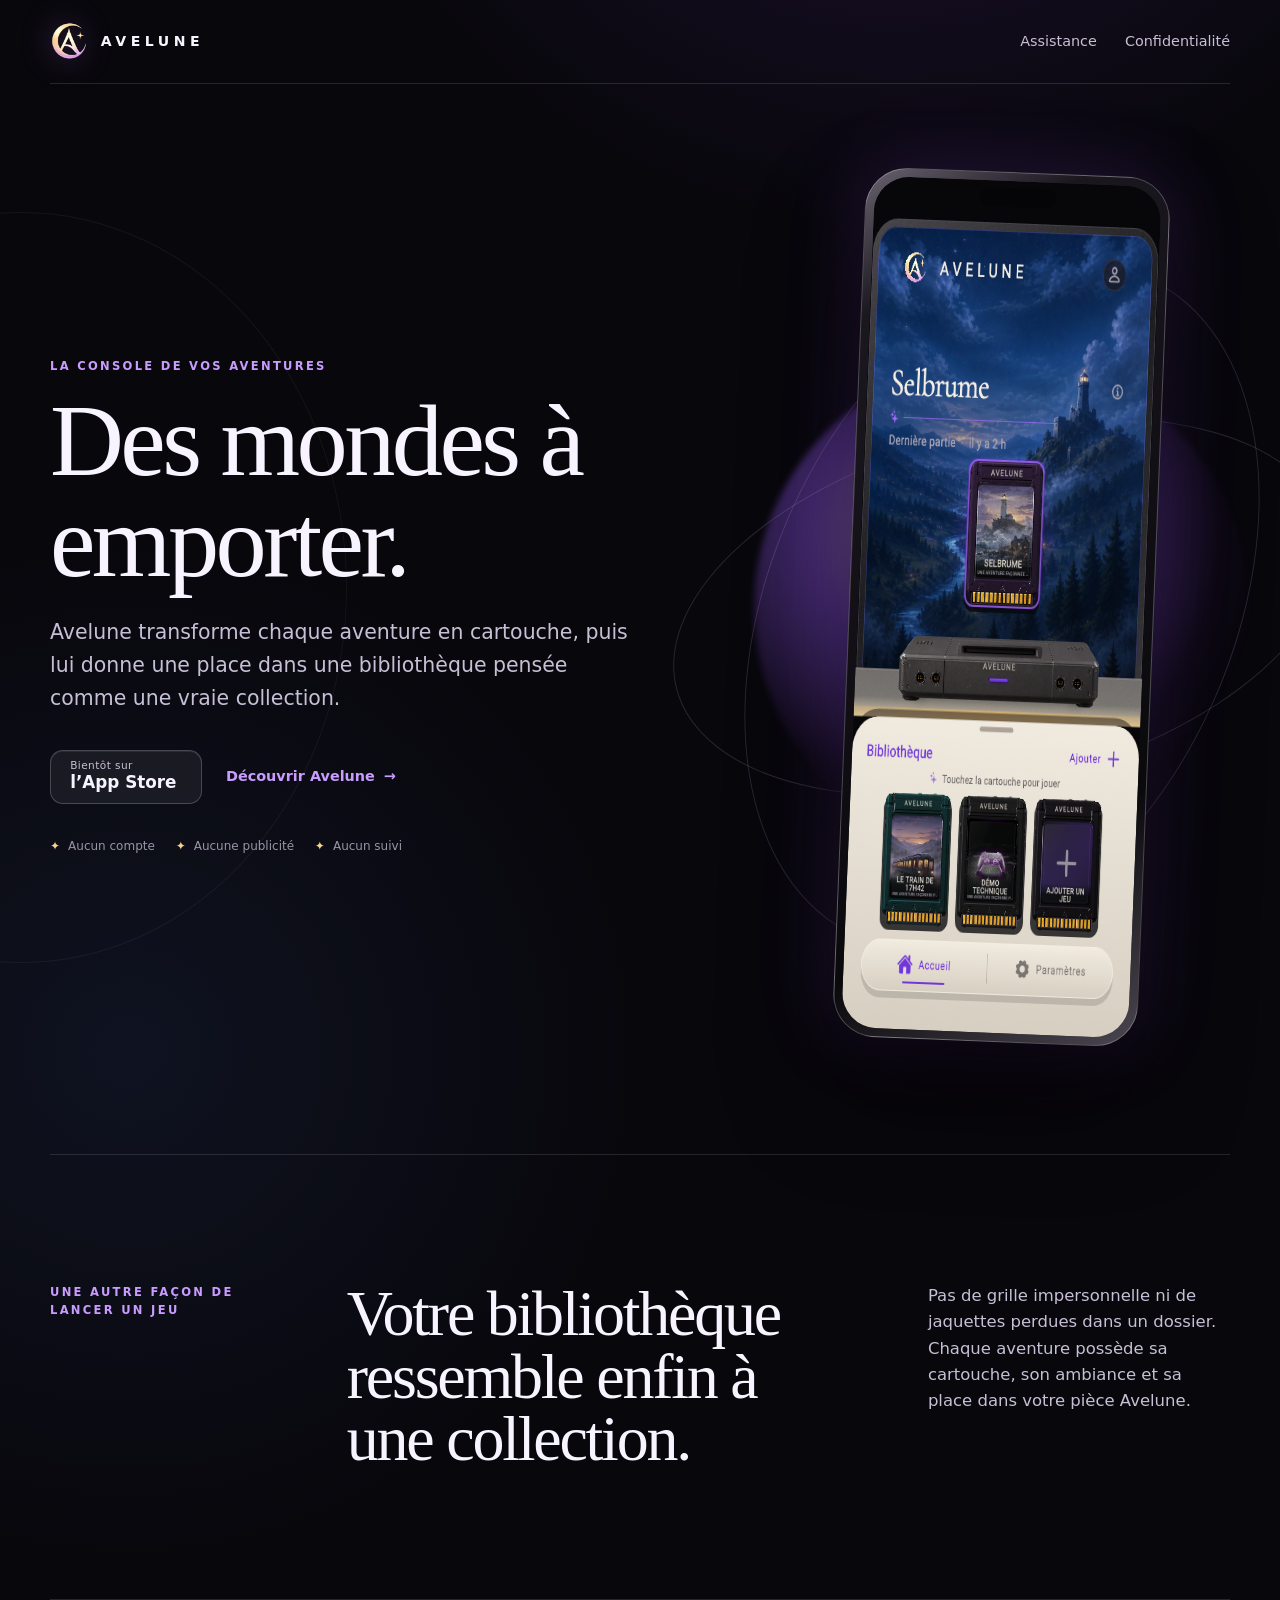
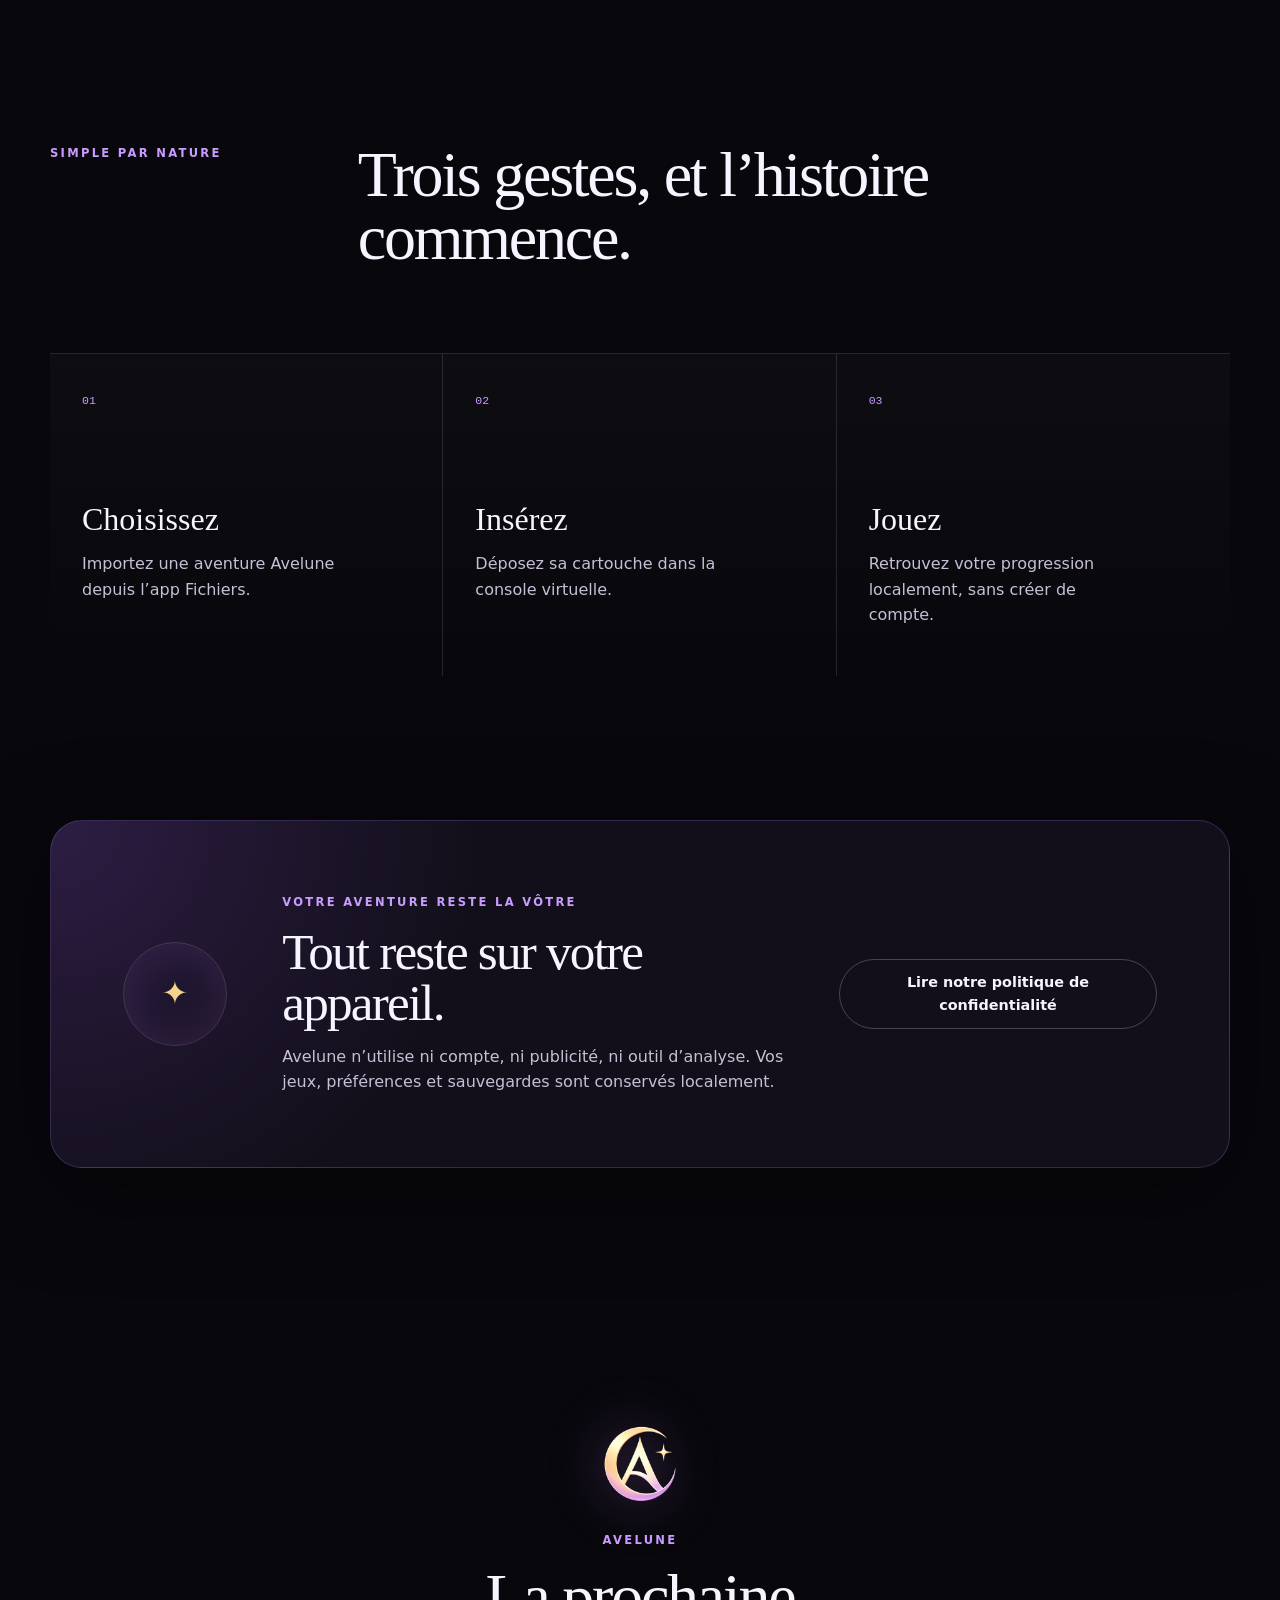
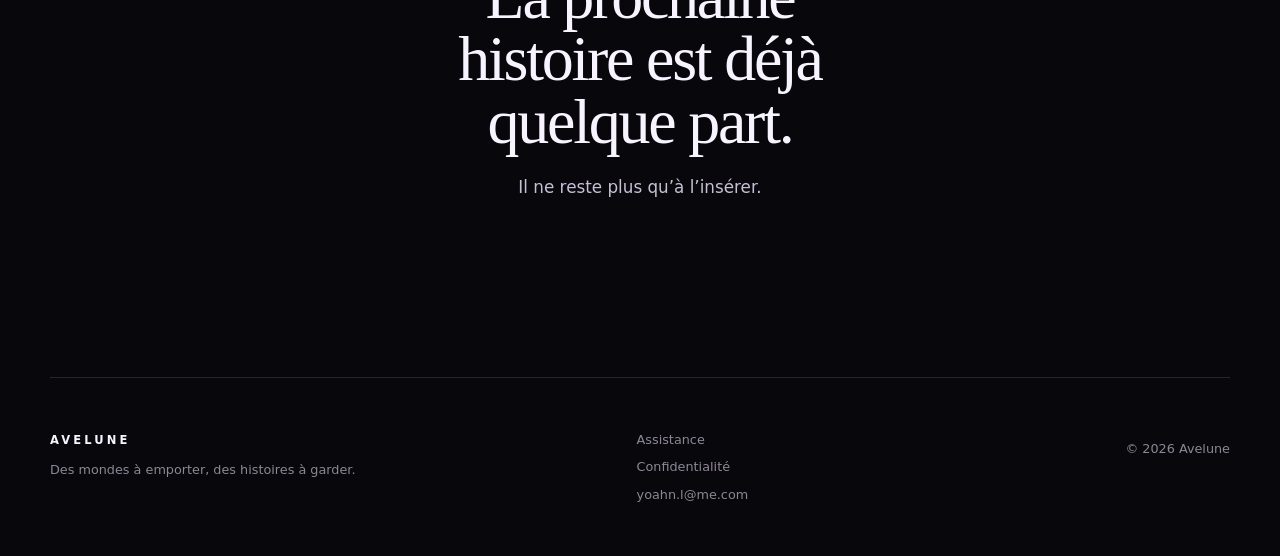
==== index.html @ bbbb73a2 "Publish Avelune website" ====
<!doctype html>
<html lang="fr">
  <head>
    <meta charset="utf-8">
    <meta name="viewport" content="width=device-width, initial-scale=1">
    <meta name="theme-color" content="#08070c">
    <meta name="description" content="Avelune est la console qui accueille vos aventures et leur donne une place dans votre collection.">
    <meta property="og:type" content="website">
    <meta property="og:locale" content="fr_FR">
    <meta property="og:site_name" content="Avelune">
    <meta property="og:title" content="Avelune — Une console pour des mondes à emporter">
    <meta property="og:description" content="Avelune est la console qui accueille vos aventures et leur donne une place dans votre collection.">
    <meta property="og:url" content="https://yoahnl.github.io/avelune/">
    <meta property="og:image" content="https://yoahnl.github.io/avelune/assets/og.png">
    <meta property="og:image:width" content="1731">
    <meta property="og:image:height" content="909">
    <meta property="og:image:alt" content="Avelune, une console pour des mondes à emporter">
    <meta name="twitter:card" content="summary_large_image">
    <meta name="twitter:title" content="Avelune — Une console pour des mondes à emporter">
    <meta name="twitter:description" content="Avelune est la console qui accueille vos aventures et leur donne une place dans votre collection.">
    <meta name="twitter:image" content="https://yoahnl.github.io/avelune/assets/og.png">
    <link rel="canonical" href="https://yoahnl.github.io/avelune/">
    <link rel="icon" href="assets/avelune-mark.webp">
    <link rel="apple-touch-icon" href="assets/avelune-mark.webp">
    <link rel="stylesheet" href="assets/site.css">
    <title>Avelune — Une console pour des mondes à emporter</title>
  </head>
  <body>
    <div class="site-shell">
      <a class="skip-link" href="#contenu">Aller au contenu</a>
      <header class="site-header">
        <a class="brand" href="./" aria-label="Avelune — Accueil">
          <img src="assets/avelune-mark.webp" alt="" width="38" height="38">
          <span>AVELUNE</span>
        </a>
        <nav class="site-nav" aria-label="Navigation principale">
          <a href="support/">Assistance</a>
          <a href="privacy/">Confidentialité</a>
        </nav>
      </header>

      <main id="contenu">
        <section class="hero section-wrap">
          <div class="hero-copy">
            <p class="eyebrow">La console de vos aventures</p>
            <h1>Des mondes à emporter.</h1>
            <p class="hero-lead">Avelune transforme chaque aventure en cartouche, puis lui donne une place dans une bibliothèque pensée comme une vraie collection.</p>
            <div class="hero-actions">
              <span class="store-pill" aria-label="Bientôt sur l’App Store">
                <span>Bientôt sur</span>
                <strong>l’App Store</strong>
              </span>
              <a class="text-link" href="support/">Découvrir Avelune <span aria-hidden="true">→</span></a>
            </div>
            <ul class="trust-list" aria-label="Caractéristiques principales">
              <li>Aucun compte</li>
              <li>Aucune publicité</li>
              <li>Aucun suivi</li>
            </ul>
          </div>

          <div class="hero-visual" aria-label="Aperçu de l’application Avelune">
            <div class="moon-glow"></div>
            <div class="phone-frame">
              <img src="assets/avelune-app.png" alt="La bibliothèque de jeux et la console virtuelle dans Avelune" width="393" height="852">
            </div>
            <div class="orbit orbit-one"></div>
            <div class="orbit orbit-two"></div>
          </div>
        </section>

        <section class="manifesto section-wrap">
          <p class="eyebrow">Une autre façon de lancer un jeu</p>
          <h2>Votre bibliothèque ressemble enfin à une collection.</h2>
          <p>Pas de grille impersonnelle ni de jaquettes perdues dans un dossier. Chaque aventure possède sa cartouche, son ambiance et sa place dans votre pièce Avelune.</p>
        </section>

        <section class="steps section-wrap" aria-labelledby="steps-title">
          <div class="section-heading">
            <p class="eyebrow">Simple par nature</p>
            <h2 id="steps-title">Trois gestes, et l’histoire commence.</h2>
          </div>
          <ol class="step-grid">
            <li>
              <span>01</span>
              <h3>Choisissez</h3>
              <p>Importez une aventure Avelune depuis l’app Fichiers.</p>
            </li>
            <li>
              <span>02</span>
              <h3>Insérez</h3>
              <p>Déposez sa cartouche dans la console virtuelle.</p>
            </li>
            <li>
              <span>03</span>
              <h3>Jouez</h3>
              <p>Retrouvez votre progression localement, sans créer de compte.</p>
            </li>
          </ol>
        </section>

        <section class="privacy-promise section-wrap">
          <div class="promise-mark" aria-hidden="true"><span>✦</span></div>
          <div>
            <p class="eyebrow">Votre aventure reste la vôtre</p>
            <h2>Tout reste sur votre appareil.</h2>
            <p>Avelune n’utilise ni compte, ni publicité, ni outil d’analyse. Vos jeux, préférences et sauvegardes sont conservés localement.</p>
          </div>
          <a class="outline-link" href="privacy/">Lire notre politique de confidentialité</a>
        </section>

        <section class="closing section-wrap">
          <img src="assets/avelune-mark.webp" alt="" width="80" height="80">
          <p class="eyebrow">Avelune</p>
          <h2>La prochaine histoire est déjà quelque part.</h2>
          <p>Il ne reste plus qu’à l’insérer.</p>
        </section>
      </main>

      <footer class="site-footer">
        <div>
          <span class="footer-brand">AVELUNE</span>
          <p>Des mondes à emporter, des histoires à garder.</p>
        </div>
        <nav aria-label="Navigation de pied de page">
          <a href="support/">Assistance</a>
          <a href="privacy/">Confidentialité</a>
          <a href="mailto:yoahn.l@me.com">yoahn.l@me.com</a>
        </nav>
        <p class="copyright">© 2026 Avelune</p>
      </footer>
    </div>
  </body>
</html>
---- assets/site.css ----
:root {
  --ink: #f8f4ff;
  --ink-soft: #c7bfd5;
  --night: #08070c;
  --night-soft: #11101a;
  --panel: rgba(22, 19, 31, 0.78);
  --panel-strong: #17131f;
  --line: rgba(255, 255, 255, 0.12);
  --violet: #9b5cff;
  --violet-bright: #c99cff;
  --gold: #f8d38a;
  --cream: #f5eddf;
  --cream-ink: #2a2430;
  --shadow: 0 24px 90px rgba(0, 0, 0, 0.5);
}

* {
  box-sizing: border-box;
}

html {
  scroll-behavior: smooth;
}

body {
  margin: 0;
  background:
    radial-gradient(circle at 70% -10%, rgba(93, 50, 151, 0.3), transparent 38rem),
    radial-gradient(circle at 10% 28%, rgba(42, 65, 115, 0.2), transparent 32rem),
    var(--night);
  color: var(--ink);
  font-family: system-ui, -apple-system, BlinkMacSystemFont, "Segoe UI", sans-serif;
  line-height: 1.6;
}

a {
  color: inherit;
  text-decoration: none;
}

button,
a {
  -webkit-tap-highlight-color: transparent;
}

img {
  display: block;
  max-width: 100%;
}

.site-shell {
  min-height: 100vh;
  overflow: hidden;
}

.skip-link {
  position: fixed;
  top: 0.75rem;
  left: 0.75rem;
  z-index: 100;
  padding: 0.65rem 1rem;
  border-radius: 999px;
  background: var(--cream);
  color: var(--cream-ink);
  transform: translateY(-160%);
}

.skip-link:focus {
  transform: translateY(0);
}

.site-header {
  position: relative;
  z-index: 20;
  display: flex;
  align-items: center;
  justify-content: space-between;
  width: min(1180px, calc(100% - 3rem));
  margin: 0 auto;
  padding: 1.4rem 0;
  border-bottom: 1px solid var(--line);
}

.brand {
  display: inline-flex;
  align-items: center;
  gap: 0.8rem;
  font-size: 0.88rem;
  font-weight: 650;
  letter-spacing: 0.32em;
}

.brand img {
  filter: drop-shadow(0 0 16px rgba(199, 128, 255, 0.38));
}

.site-nav {
  display: flex;
  align-items: center;
  gap: 1.75rem;
  color: var(--ink-soft);
  font-size: 0.9rem;
}

.site-nav a,
.site-footer a {
  transition: color 160ms ease;
}

.site-nav a:hover,
.site-nav a:focus-visible,
.site-footer a:hover,
.site-footer a:focus-visible {
  color: var(--ink);
}

.section-wrap {
  width: min(1180px, calc(100% - 3rem));
  margin-inline: auto;
}

.eyebrow {
  margin: 0 0 1rem;
  color: var(--violet-bright);
  font-size: 0.72rem;
  font-weight: 700;
  letter-spacing: 0.2em;
  text-transform: uppercase;
}

h1,
h2,
h3,
p {
  margin-top: 0;
}

h1,
h2 {
  font-family: Georgia, "Times New Roman", serif;
  font-weight: 400;
  letter-spacing: -0.035em;
  line-height: 0.98;
}

h1 {
  max-width: 11ch;
  margin-bottom: 1.5rem;
  font-size: clamp(4rem, 8vw, 7.5rem);
}

h2 {
  margin-bottom: 1.25rem;
  font-size: clamp(2.4rem, 5vw, 4.6rem);
}

h3 {
  line-height: 1.2;
}

.hero {
  position: relative;
  display: grid;
  grid-template-columns: minmax(0, 1fr) minmax(340px, 0.72fr);
  align-items: center;
  min-height: 820px;
  gap: clamp(2rem, 7vw, 8rem);
  padding-block: 5.5rem 7rem;
}

.hero::before {
  position: absolute;
  top: 12%;
  left: -30%;
  width: 55%;
  height: 70%;
  border: 1px solid rgba(255, 255, 255, 0.05);
  border-radius: 50%;
  content: "";
}

.hero-copy {
  position: relative;
  z-index: 3;
}

.hero-lead {
  max-width: 37rem;
  margin-bottom: 2.2rem;
  color: var(--ink-soft);
  font-size: clamp(1.05rem, 1.8vw, 1.28rem);
}

.hero-actions {
  display: flex;
  align-items: center;
  gap: 1.5rem;
  margin-bottom: 2.1rem;
}

.store-pill {
  display: grid;
  min-width: 152px;
  padding: 0.62rem 1.2rem 0.68rem;
  border: 1px solid rgba(255, 255, 255, 0.2);
  border-radius: 0.8rem;
  background: rgba(255, 255, 255, 0.06);
  line-height: 1.05;
  box-shadow: inset 0 1px rgba(255, 255, 255, 0.08);
}

.store-pill span {
  color: var(--ink-soft);
  font-size: 0.66rem;
  letter-spacing: 0.04em;
}

.store-pill strong {
  margin-top: 0.18rem;
  font-size: 1.05rem;
  font-weight: 600;
}

.text-link,
.outline-link {
  display: inline-flex;
  align-items: center;
  justify-content: center;
  gap: 0.55rem;
  font-size: 0.9rem;
  font-weight: 650;
}

.text-link {
  color: var(--violet-bright);
}

.text-link span {
  transition: transform 160ms ease;
}

.text-link:hover span {
  transform: translateX(0.28rem);
}

.trust-list {
  display: flex;
  flex-wrap: wrap;
  gap: 0.55rem 1.3rem;
  margin: 0;
  padding: 0;
  color: #9a94a7;
  font-size: 0.75rem;
  list-style: none;
}

.trust-list li::before {
  margin-right: 0.5rem;
  color: var(--gold);
  content: "✦";
}

.hero-visual {
  position: relative;
  display: grid;
  place-items: center;
  min-height: 680px;
}

.moon-glow {
  position: absolute;
  width: 31rem;
  height: 31rem;
  border-radius: 50%;
  background:
    radial-gradient(circle at 40% 35%, #faf3d6 0 4%, #e9b6ff 12%, #8752de 32%, rgba(63, 26, 100, 0.2) 61%, transparent 72%);
  filter: blur(3px);
  opacity: 0.48;
}

.phone-frame {
  position: relative;
  z-index: 4;
  width: 305px;
  padding: 8px;
  border: 1px solid rgba(255, 255, 255, 0.25);
  border-radius: 2.65rem;
  background: linear-gradient(145deg, #69626f, #1a171f 14%, #0a090c 76%, #4b4650);
  box-shadow:
    0 55px 100px rgba(0, 0, 0, 0.58),
    0 0 75px rgba(139, 71, 224, 0.23);
  transform: rotate(2.3deg);
}

.phone-frame::before {
  position: absolute;
  top: 15px;
  left: 50%;
  z-index: 6;
  width: 76px;
  height: 19px;
  border-radius: 999px;
  background: #050507;
  content: "";
  transform: translateX(-50%);
}

.phone-frame img {
  width: 100%;
  border-radius: 2.2rem;
}

.orbit {
  position: absolute;
  border: 1px solid rgba(220, 188, 255, 0.16);
  border-radius: 50%;
}

.orbit-one {
  width: 29rem;
  height: 45rem;
  transform: rotate(24deg);
}

.orbit-two {
  width: 42rem;
  height: 22rem;
  transform: rotate(-14deg);
}

.manifesto {
  display: grid;
  grid-template-columns: 0.7fr 1.5fr 0.85fr;
  align-items: start;
  gap: 3rem;
  padding-block: 8rem;
  border-block: 1px solid var(--line);
}

.manifesto h2 {
  max-width: 15ch;
  margin: 0;
}

.manifesto > p:last-child {
  color: var(--ink-soft);
  font-size: 1.03rem;
}

.steps {
  padding-block: 9rem;
}

.section-heading {
  display: grid;
  grid-template-columns: 0.7fr 2.35fr;
  gap: 3rem;
  margin-bottom: 4rem;
}

.section-heading h2 {
  max-width: 18ch;
}

.step-grid {
  display: grid;
  grid-template-columns: repeat(3, 1fr);
  margin: 0;
  padding: 0;
  border-top: 1px solid var(--line);
  list-style: none;
}

.step-grid li {
  min-height: 270px;
  padding: 2rem;
  border-right: 1px solid var(--line);
  background: linear-gradient(180deg, rgba(255, 255, 255, 0.025), transparent);
}

.step-grid li:last-child {
  border-right: 0;
}

.step-grid span {
  color: var(--violet-bright);
  font-family: ui-monospace, SFMono-Regular, Menlo, Consolas, monospace;
  font-size: 0.72rem;
}

.step-grid h3 {
  margin: 5.5rem 0 0.8rem;
  font-family: Georgia, "Times New Roman", serif;
  font-size: 2rem;
  font-weight: 400;
}

.step-grid p {
  max-width: 17rem;
  color: var(--ink-soft);
}

.privacy-promise {
  display: grid;
  grid-template-columns: 0.3fr 1.3fr 0.8fr;
  align-items: center;
  gap: 2.5rem;
  margin-bottom: 8rem;
  padding: 4.5rem;
  border: 1px solid rgba(180, 131, 255, 0.22);
  border-radius: 2rem;
  background:
    radial-gradient(circle at 0 0, rgba(166, 93, 255, 0.18), transparent 35%),
    var(--panel);
  box-shadow: var(--shadow);
}

.privacy-promise h2 {
  margin-bottom: 1rem;
  font-size: clamp(2.4rem, 4vw, 3.8rem);
}

.privacy-promise p:last-child {
  max-width: 37rem;
  margin-bottom: 0;
  color: var(--ink-soft);
}

.promise-mark {
  display: grid;
  width: 6.5rem;
  height: 6.5rem;
  place-items: center;
  border: 1px solid rgba(255, 255, 255, 0.14);
  border-radius: 50%;
  color: var(--gold);
  font-size: 2rem;
  box-shadow: inset 0 0 40px rgba(197, 129, 255, 0.12);
}

.outline-link {
  min-height: 3.2rem;
  padding: 0.7rem 1.1rem;
  border: 1px solid rgba(255, 255, 255, 0.22);
  border-radius: 999px;
  text-align: center;
}

.outline-link:hover,
.outline-link:focus-visible {
  border-color: var(--violet-bright);
  background: rgba(177, 107, 255, 0.08);
}

.closing {
  display: grid;
  place-items: center;
  padding-block: 8rem 10rem;
  text-align: center;
}

.closing img {
  margin-bottom: 1.7rem;
  filter: drop-shadow(0 0 28px rgba(207, 142, 255, 0.35));
}

.closing h2 {
  max-width: 15ch;
}

.closing > p:last-child {
  color: var(--ink-soft);
  font-size: 1.05rem;
}

.page-hero {
  padding-block: 9rem 7rem;
  border-bottom: 1px solid var(--line);
}

.page-hero.compact {
  padding-bottom: 5.5rem;
}

.page-hero h1 {
  max-width: 12ch;
  font-size: clamp(3.5rem, 7vw, 6.8rem);
}

.page-hero > p:not(.eyebrow, .updated) {
  max-width: 43rem;
  color: var(--ink-soft);
  font-size: 1.15rem;
}

.primary-link {
  display: inline-flex;
  align-items: center;
  justify-content: center;
  min-height: 3.2rem;
  margin-top: 1rem;
  padding: 0.75rem 1.4rem;
  border-radius: 999px;
  background: var(--cream);
  color: var(--cream-ink);
  font-size: 0.9rem;
  font-weight: 700;
  transition: transform 160ms ease, box-shadow 160ms ease;
}

.primary-link:hover,
.primary-link:focus-visible {
  box-shadow: 0 12px 34px rgba(200, 157, 255, 0.2);
  transform: translateY(-2px);
}

.updated {
  margin: 2.3rem 0 0;
  color: #918999;
  font-family: ui-monospace, SFMono-Regular, Menlo, Consolas, monospace;
  font-size: 0.78rem;
}

.content-section,
.faq {
  padding-block: 7rem;
}

.content-heading {
  display: grid;
  grid-template-columns: 0.7fr 1.5fr;
  gap: 3rem;
  margin-bottom: 3.5rem;
}

.content-heading h2 {
  max-width: 15ch;
  margin: 0;
}

.instruction-list {
  max-width: 840px;
  margin: 0 0 0 auto;
  padding: 0;
  border-top: 1px solid var(--line);
  list-style: none;
}

.instruction-list li {
  display: grid;
  grid-template-columns: 3rem 1fr;
  gap: 1.5rem;
  padding-block: 2rem;
  border-bottom: 1px solid var(--line);
}

.instruction-list > li > span {
  display: grid;
  width: 2rem;
  height: 2rem;
  place-items: center;
  border: 1px solid rgba(255, 255, 255, 0.16);
  border-radius: 50%;
  color: var(--violet-bright);
  font-family: ui-monospace, SFMono-Regular, Menlo, Consolas, monospace;
  font-size: 0.72rem;
}

.instruction-list h3 {
  margin-bottom: 0.45rem;
  font-size: 1.05rem;
}

.instruction-list p,
.faq-grid p {
  margin-bottom: 0;
  color: var(--ink-soft);
}

code {
  padding: 0.16rem 0.38rem;
  border: 1px solid var(--line);
  border-radius: 0.32rem;
  background: rgba(255, 255, 255, 0.05);
  color: #e8d7ff;
  font-family: ui-monospace, SFMono-Regular, Menlo, Consolas, monospace;
  font-size: 0.84em;
}

.faq {
  border-top: 1px solid var(--line);
}

.faq-grid {
  display: grid;
  grid-template-columns: repeat(2, 1fr);
  gap: 1px;
  overflow: hidden;
  border: 1px solid var(--line);
  border-radius: 1.5rem;
  background: var(--line);
}

.faq-grid article {
  min-height: 235px;
  padding: 2.3rem;
  background: var(--panel-strong);
}

.faq-grid h3 {
  margin-bottom: 1rem;
  font-family: Georgia, "Times New Roman", serif;
  font-size: 1.55rem;
  font-weight: 400;
}

.contact-card {
  display: flex;
  align-items: center;
  justify-content: space-between;
  gap: 2rem;
  margin-bottom: 8rem;
  padding: 3.5rem;
  border-radius: 1.5rem;
  background: var(--cream);
  color: var(--cream-ink);
}

.contact-card .eyebrow {
  color: #7540b5;
}

.contact-card h2 {
  margin-bottom: 0.6rem;
  font-size: clamp(2.2rem, 4vw, 3.4rem);
}

.contact-card p:last-child {
  margin-bottom: 0;
  color: #615767;
}

.contact-card .primary-link {
  flex-shrink: 0;
  margin: 0;
  background: var(--cream-ink);
  color: var(--cream);
}

.legal-content {
  display: grid;
  max-width: 820px;
  padding-block: 6rem 9rem;
  gap: 0;
}

.legal-content section {
  padding-block: 2.2rem;
  border-bottom: 1px solid var(--line);
}

.legal-content h2 {
  margin-bottom: 1rem;
  font-family: system-ui, -apple-system, BlinkMacSystemFont, "Segoe UI", sans-serif;
  font-size: 1.15rem;
  font-weight: 650;
  letter-spacing: 0;
  line-height: 1.3;
}

.legal-content p {
  margin-bottom: 0;
  color: var(--ink-soft);
}

.legal-content a {
  color: var(--violet-bright);
  text-decoration: underline;
  text-underline-offset: 0.22em;
}

.site-footer {
  display: grid;
  grid-template-columns: 1.2fr 1fr auto;
  align-items: start;
  width: min(1180px, calc(100% - 3rem));
  margin: 0 auto;
  padding-block: 3.2rem;
  border-top: 1px solid var(--line);
  color: #8d8795;
  font-size: 0.8rem;
}

.footer-brand {
  color: var(--ink);
  font-size: 0.72rem;
  font-weight: 700;
  letter-spacing: 0.27em;
}

.site-footer p {
  margin: 0.6rem 0 0;
}

.site-footer nav {
  display: grid;
  gap: 0.45rem;
}

.copyright {
  text-align: right;
}

:focus-visible {
  outline: 2px solid var(--violet-bright);
  outline-offset: 4px;
}

@media (max-width: 900px) {
  .hero {
    grid-template-columns: 1fr;
    padding-top: 4rem;
  }

  .hero-copy {
    max-width: 720px;
  }

  .hero-visual {
    min-height: 620px;
  }

  .manifesto,
  .section-heading,
  .content-heading {
    grid-template-columns: 1fr;
    gap: 1rem;
  }

  .privacy-promise {
    grid-template-columns: auto 1fr;
  }

  .privacy-promise .outline-link {
    grid-column: 2;
    justify-self: start;
  }
}

@media (max-width: 640px) {
  .site-header,
  .site-footer,
  .section-wrap {
    width: min(100% - 2rem, 1180px);
  }

  .site-header {
    padding-block: 1rem;
  }

  .brand {
    gap: 0.55rem;
    font-size: 0.72rem;
    letter-spacing: 0.23em;
  }

  .brand img {
    width: 30px;
    height: 30px;
  }

  .site-nav {
    gap: 0.9rem;
    font-size: 0.75rem;
  }

  h1 {
    font-size: clamp(3.6rem, 18vw, 5rem);
  }

  .hero {
    min-height: auto;
    padding-block: 4.5rem 5rem;
  }

  .hero-actions {
    align-items: flex-start;
    flex-direction: column;
  }

  .hero-visual {
    min-height: 570px;
    margin-inline: -1rem;
  }

  .phone-frame {
    width: 260px;
  }

  .moon-glow {
    width: 24rem;
    height: 24rem;
  }

  .orbit-one {
    width: 22rem;
    height: 36rem;
  }

  .orbit-two {
    width: 34rem;
    height: 18rem;
  }

  .manifesto,
  .steps,
  .content-section,
  .faq {
    padding-block: 5.5rem;
  }

  .manifesto {
    gap: 2rem;
  }

  .step-grid {
    grid-template-columns: 1fr;
  }

  .step-grid li {
    min-height: auto;
    padding: 1.7rem 0;
    border-right: 0;
    border-bottom: 1px solid var(--line);
  }

  .step-grid h3 {
    margin-top: 2.3rem;
  }

  .privacy-promise {
    grid-template-columns: 1fr;
    margin-bottom: 5rem;
    padding: 2rem;
  }

  .privacy-promise .outline-link {
    grid-column: auto;
  }

  .promise-mark {
    width: 4.5rem;
    height: 4.5rem;
  }

  .page-hero {
    padding-block: 5.5rem 4.5rem;
  }

  .page-hero h1 {
    font-size: clamp(3.2rem, 15vw, 4.6rem);
  }

  .faq-grid {
    grid-template-columns: 1fr;
  }

  .faq-grid article {
    min-height: auto;
    padding: 1.8rem;
  }

  .contact-card {
    align-items: flex-start;
    flex-direction: column;
    margin-bottom: 5rem;
    padding: 2rem;
  }

  .site-footer {
    grid-template-columns: 1fr;
    gap: 1.8rem;
  }

  .copyright {
    text-align: left;
  }
}

@media (prefers-reduced-motion: reduce) {
  html {
    scroll-behavior: auto;
  }

  *,
  *::before,
  *::after {
    scroll-behavior: auto !important;
    transition-duration: 0.01ms !important;
  }
}
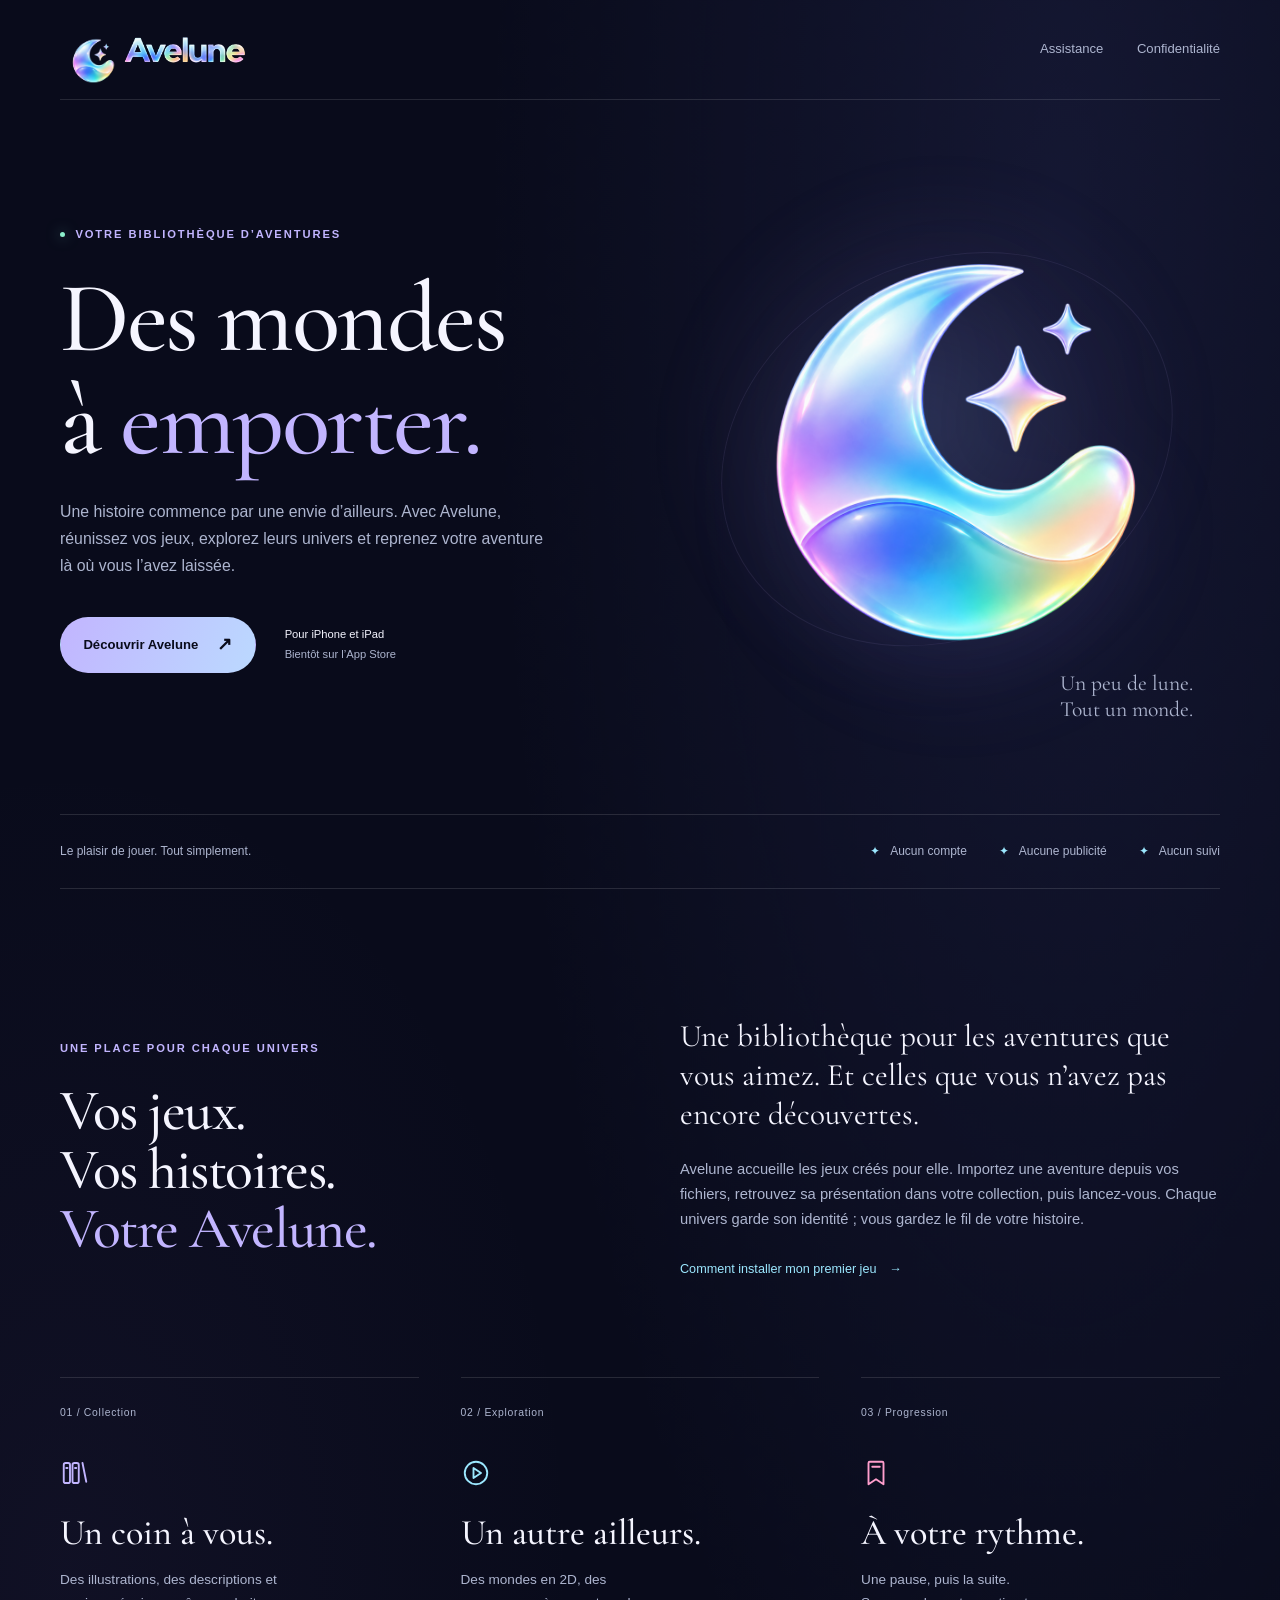
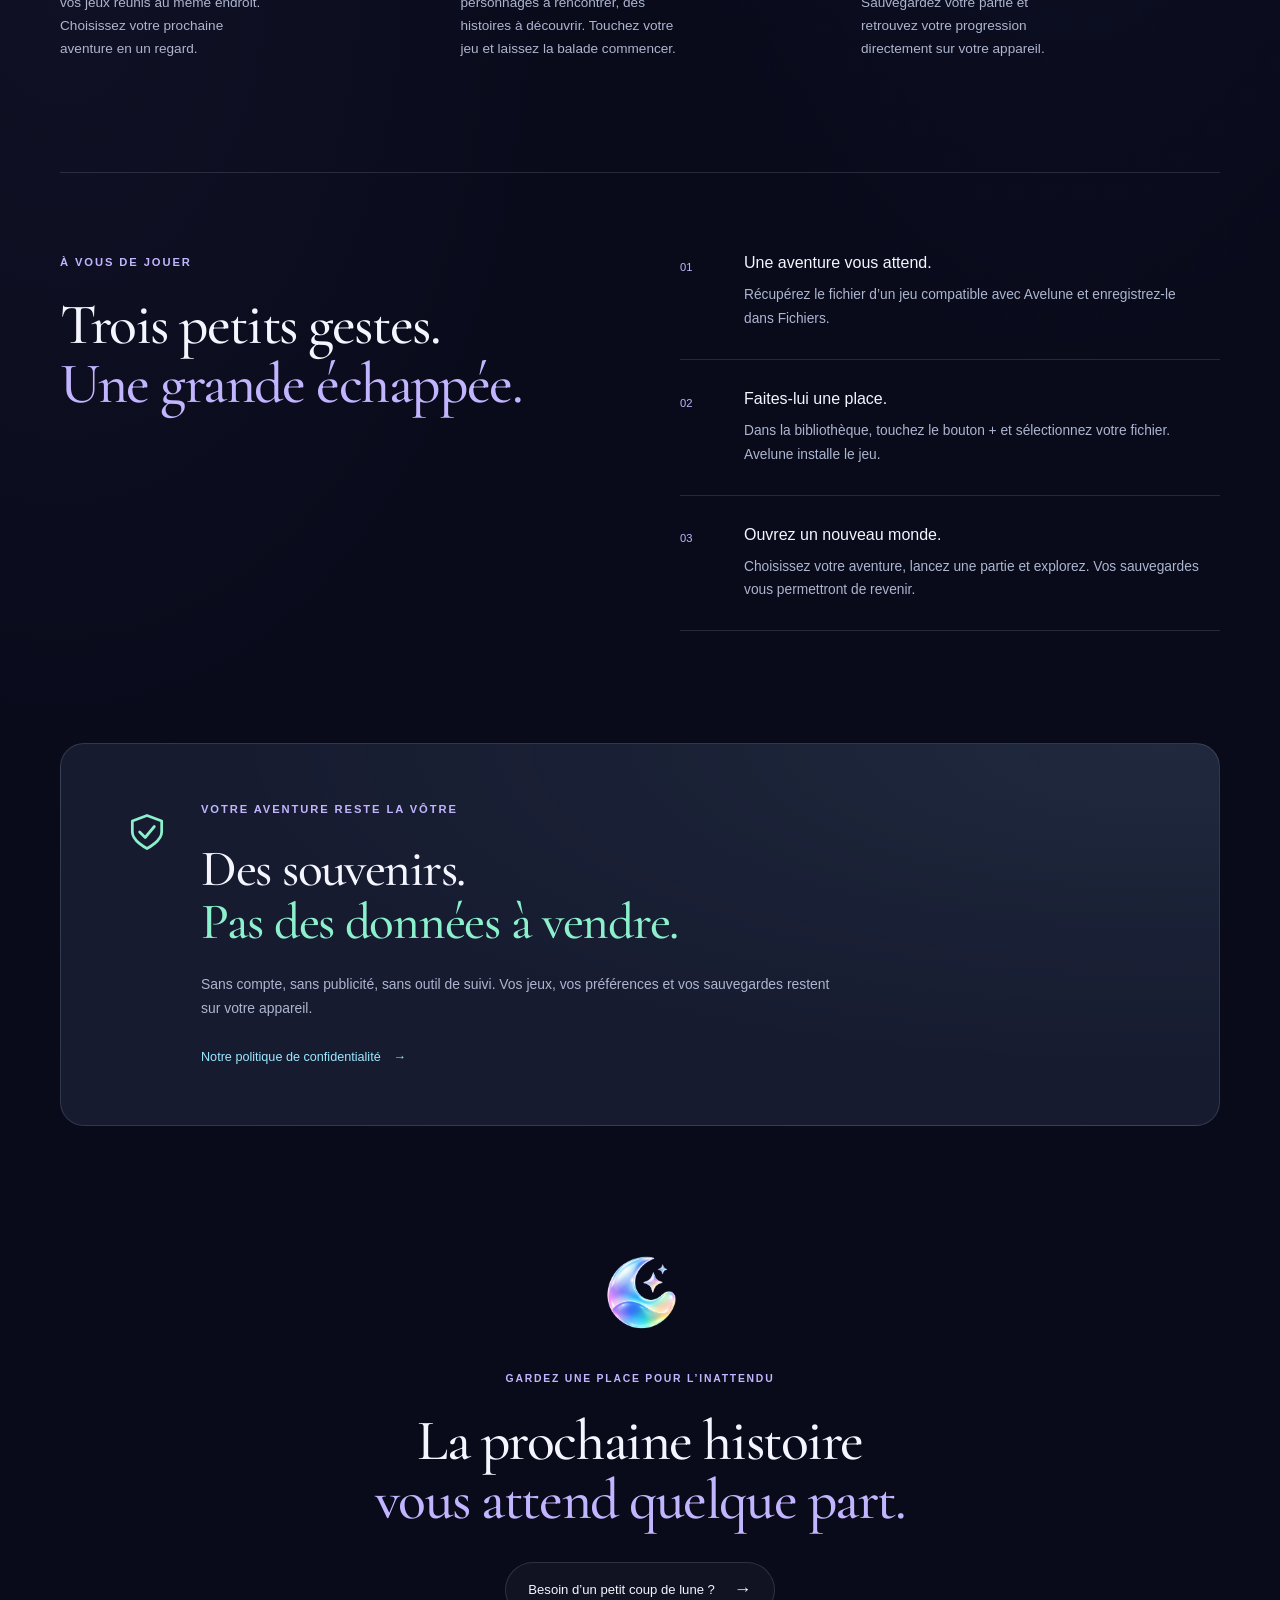
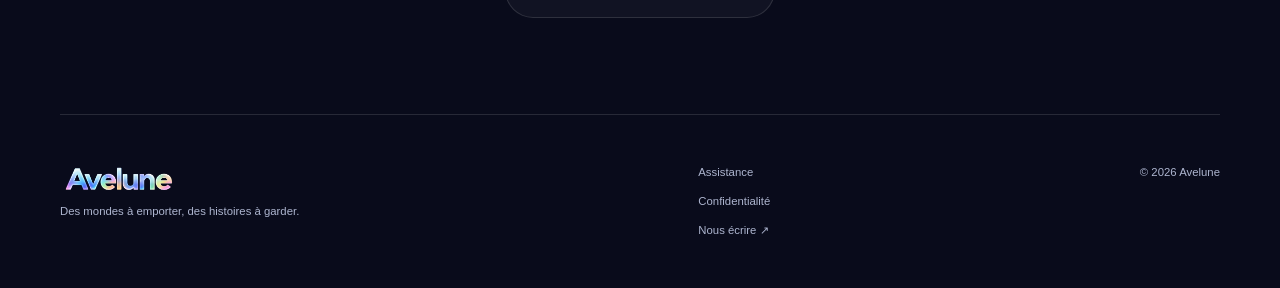
==== commit a27fc527: "Refresh Avelune website branding and support pages" ====
--- a/index.html
+++ b/index.html
@@ -3,35 +3,36 @@
   <head>
     <meta charset="utf-8">
     <meta name="viewport" content="width=device-width, initial-scale=1">
-    <meta name="theme-color" content="#08070c">
-    <meta name="description" content="Avelune est la console qui accueille vos aventures et leur donne une place dans votre collection.">
+    <meta name="theme-color" content="#090b1b">
+    <meta name="description" content="Vos aventures, réunies dans Avelune. Importez vos jeux, explorez leurs univers et retrouvez votre progression sur iPhone et iPad.">
     <meta property="og:type" content="website">
     <meta property="og:locale" content="fr_FR">
     <meta property="og:site_name" content="Avelune">
-    <meta property="og:title" content="Avelune — Une console pour des mondes à emporter">
-    <meta property="og:description" content="Avelune est la console qui accueille vos aventures et leur donne une place dans votre collection.">
+    <meta property="og:title" content="Avelune — Des mondes à emporter">
+    <meta property="og:description" content="Une bibliothèque pour vos jeux. Une porte ouverte sur leurs univers. Découvrez Avelune sur iPhone et iPad.">
     <meta property="og:url" content="https://yoahnl.github.io/avelune/">
-    <meta property="og:image" content="https://yoahnl.github.io/avelune/assets/og.png">
-    <meta property="og:image:width" content="1731">
-    <meta property="og:image:height" content="909">
-    <meta property="og:image:alt" content="Avelune, une console pour des mondes à emporter">
+    <meta property="og:image" content="https://yoahnl.github.io/avelune/assets/brand/avelune-moon.png">
+    <meta property="og:image:width" content="1254">
+    <meta property="og:image:height" content="1254">
+    <meta property="og:image:alt" content="La lune irisée et les étoiles d’Avelune">
     <meta name="twitter:card" content="summary_large_image">
-    <meta name="twitter:title" content="Avelune — Une console pour des mondes à emporter">
-    <meta name="twitter:description" content="Avelune est la console qui accueille vos aventures et leur donne une place dans votre collection.">
-    <meta name="twitter:image" content="https://yoahnl.github.io/avelune/assets/og.png">
+    <meta name="twitter:title" content="Avelune — Des mondes à emporter">
+    <meta name="twitter:description" content="Vos jeux, vos histoires, votre bibliothèque. Sur iPhone et iPad.">
+    <meta name="twitter:image" content="https://yoahnl.github.io/avelune/assets/brand/avelune-moon.png">
     <link rel="canonical" href="https://yoahnl.github.io/avelune/">
-    <link rel="icon" href="assets/avelune-mark.webp">
-    <link rel="apple-touch-icon" href="assets/avelune-mark.webp">
+    <link rel="icon" type="image/png" href="assets/brand/avelune-moon.png">
+    <link rel="apple-touch-icon" href="assets/brand/avelune-moon.png">
+    <link rel="preload" href="assets/fonts/cormorant-garamond-variable.ttf" as="font" type="font/ttf" crossorigin>
     <link rel="stylesheet" href="assets/site.css">
-    <title>Avelune — Une console pour des mondes à emporter</title>
+    <title>Avelune — Des mondes à emporter</title>
   </head>
   <body>
+    <a class="skip-link" href="#contenu">Aller au contenu</a>
     <div class="site-shell">
-      <a class="skip-link" href="#contenu">Aller au contenu</a>
       <header class="site-header">
         <a class="brand" href="./" aria-label="Avelune — Accueil">
-          <img src="assets/avelune-mark.webp" alt="" width="38" height="38">
-          <span>AVELUNE</span>
+          <span class="brand-symbol"><img src="assets/brand/avelune-moon.png" alt="" width="1254" height="1254"></span>
+          <img class="brand-wordmark" src="assets/brand/avelune-wordmark.png" alt="" width="2172" height="724">
         </a>
         <nav class="site-nav" aria-label="Navigation principale">
           <a href="support/">Assistance</a>
@@ -39,94 +40,100 @@
         </nav>
       </header>
 
-      <main id="contenu">
-        <section class="hero section-wrap">
+      <main id="contenu" tabindex="-1">
+        <section class="hero section-wrap" aria-labelledby="hero-title">
           <div class="hero-copy">
-            <p class="eyebrow">La console de vos aventures</p>
-            <h1>Des mondes à emporter.</h1>
-            <p class="hero-lead">Avelune transforme chaque aventure en cartouche, puis lui donne une place dans une bibliothèque pensée comme une vraie collection.</p>
+            <p class="eyebrow"><span class="status-dot" aria-hidden="true"></span>Votre bibliothèque d’aventures</p>
+            <h1 id="hero-title">Des mondes<br>à <em>emporter.</em></h1>
+            <p class="hero-lead">Une histoire commence par une envie d’ailleurs. Avec Avelune, réunissez vos jeux, explorez leurs univers et reprenez votre aventure là où vous l’avez laissée.</p>
             <div class="hero-actions">
-              <span class="store-pill" aria-label="Bientôt sur l’App Store">
-                <span>Bientôt sur</span>
-                <strong>l’App Store</strong>
-              </span>
-              <a class="text-link" href="support/">Découvrir Avelune <span aria-hidden="true">→</span></a>
+              <a class="primary-link" href="#decouvrir">Découvrir Avelune <span aria-hidden="true">↗</span></a>
+              <span class="availability">Pour iPhone et iPad<br><span>Bientôt sur l’App Store</span></span>
             </div>
-            <ul class="trust-list" aria-label="Caractéristiques principales">
-              <li>Aucun compte</li>
-              <li>Aucune publicité</li>
-              <li>Aucun suivi</li>
-            </ul>
           </div>
-
-          <div class="hero-visual" aria-label="Aperçu de l’application Avelune">
-            <div class="moon-glow"></div>
-            <div class="phone-frame">
-              <img src="assets/avelune-app.png" alt="La bibliothèque de jeux et la console virtuelle dans Avelune" width="393" height="852">
-            </div>
-            <div class="orbit orbit-one"></div>
-            <div class="orbit orbit-two"></div>
+          <div class="hero-visual" aria-hidden="true">
+            <div class="moon-halo"></div>
+            <div class="moon-orbit"></div>
+            <img class="hero-moon" src="assets/brand/avelune-moon.png" alt="" width="1254" height="1254" fetchpriority="high">
+            <span class="visual-caption">Un peu de lune.<br>Tout un monde.</span>
           </div>
         </section>
 
-        <section class="manifesto section-wrap">
-          <p class="eyebrow">Une autre façon de lancer un jeu</p>
-          <h2>Votre bibliothèque ressemble enfin à une collection.</h2>
-          <p>Pas de grille impersonnelle ni de jaquettes perdues dans un dossier. Chaque aventure possède sa cartouche, son ambiance et sa place dans votre pièce Avelune.</p>
+        <div class="reassurance section-wrap">
+          <p>Le plaisir de jouer. Tout simplement.</p>
+          <ul aria-label="Caractéristiques principales">
+            <li><span aria-hidden="true">✦</span> Aucun compte</li>
+            <li><span aria-hidden="true">✦</span> Aucune publicité</li>
+            <li><span aria-hidden="true">✦</span> Aucun suivi</li>
+          </ul>
+        </div>
+
+        <section class="intro section-wrap" id="decouvrir" aria-labelledby="intro-title">
+          <div class="section-heading">
+            <p class="eyebrow">Une place pour chaque univers</p>
+            <h2 id="intro-title">Vos jeux.<br>Vos histoires.<br><em>Votre Avelune.</em></h2>
+          </div>
+          <div class="intro-copy">
+            <p class="large-copy">Une bibliothèque pour les aventures que vous aimez. Et celles que vous n’avez pas encore découvertes.</p>
+            <p>Avelune accueille les jeux créés pour elle. Importez une aventure depuis vos fichiers, retrouvez sa présentation dans votre collection, puis lancez-vous. Chaque univers garde son identité ; vous gardez le fil de votre histoire.</p>
+            <a class="text-link" href="support/">Comment installer mon premier jeu <span aria-hidden="true">→</span></a>
+          </div>
+        </section>
+
+        <section class="features section-wrap" aria-label="L’expérience Avelune">
+          <article class="feature">
+            <span class="feature-number">01 / Collection</span>
+            <svg class="feature-icon" width="30" height="30" aria-hidden="true"><use href="assets/ui-icons.svg#library"></use></svg>
+            <h3>Un coin à vous.</h3>
+            <p>Des illustrations, des descriptions et vos jeux réunis au même endroit. Choisissez votre prochaine aventure en un regard.</p>
+          </article>
+          <article class="feature">
+            <span class="feature-number">02 / Exploration</span>
+            <svg class="feature-icon" width="30" height="30" aria-hidden="true"><use href="assets/ui-icons.svg#play"></use></svg>
+            <h3>Un autre ailleurs.</h3>
+            <p>Des mondes en 2D, des personnages à rencontrer, des histoires à découvrir. Touchez votre jeu et laissez la balade commencer.</p>
+          </article>
+          <article class="feature">
+            <span class="feature-number">03 / Progression</span>
+            <svg class="feature-icon" width="30" height="30" aria-hidden="true"><use href="assets/ui-icons.svg#bookmark"></use></svg>
+            <h3>À votre rythme.</h3>
+            <p>Une pause, puis la suite. Sauvegardez votre partie et retrouvez votre progression directement sur votre appareil.</p>
+          </article>
         </section>
 
         <section class="steps section-wrap" aria-labelledby="steps-title">
           <div class="section-heading">
-            <p class="eyebrow">Simple par nature</p>
-            <h2 id="steps-title">Trois gestes, et l’histoire commence.</h2>
+            <p class="eyebrow">À vous de jouer</p>
+            <h2 id="steps-title">Trois petits gestes.<br><em>Une grande échappée.</em></h2>
           </div>
-          <ol class="step-grid">
-            <li>
-              <span>01</span>
-              <h3>Choisissez</h3>
-              <p>Importez une aventure Avelune depuis l’app Fichiers.</p>
-            </li>
-            <li>
-              <span>02</span>
-              <h3>Insérez</h3>
-              <p>Déposez sa cartouche dans la console virtuelle.</p>
-            </li>
-            <li>
-              <span>03</span>
-              <h3>Jouez</h3>
-              <p>Retrouvez votre progression localement, sans créer de compte.</p>
-            </li>
+          <ol class="step-list">
+            <li><span>01</span><div><h3>Une aventure vous attend.</h3><p>Récupérez le fichier d’un jeu compatible avec Avelune et enregistrez-le dans Fichiers.</p></div></li>
+            <li><span>02</span><div><h3>Faites-lui une place.</h3><p>Dans la bibliothèque, touchez le bouton + et sélectionnez votre fichier. Avelune installe le jeu.</p></div></li>
+            <li><span>03</span><div><h3>Ouvrez un nouveau monde.</h3><p>Choisissez votre aventure, lancez une partie et explorez. Vos sauvegardes vous permettront de revenir.</p></div></li>
           </ol>
         </section>
 
-        <section class="privacy-promise section-wrap">
-          <div class="promise-mark" aria-hidden="true"><span>✦</span></div>
+        <section class="privacy-promise section-wrap" aria-labelledby="privacy-title">
+          <svg class="promise-icon" width="44" height="44" aria-hidden="true"><use href="assets/ui-icons.svg#shield"></use></svg>
           <div>
             <p class="eyebrow">Votre aventure reste la vôtre</p>
-            <h2>Tout reste sur votre appareil.</h2>
-            <p>Avelune n’utilise ni compte, ni publicité, ni outil d’analyse. Vos jeux, préférences et sauvegardes sont conservés localement.</p>
+            <h2 id="privacy-title">Des souvenirs.<br><em>Pas des données à vendre.</em></h2>
+            <p>Sans compte, sans publicité, sans outil de suivi. Vos jeux, vos préférences et vos sauvegardes restent sur votre appareil.</p>
+            <a class="text-link" href="privacy/">Notre politique de confidentialité <span aria-hidden="true">→</span></a>
           </div>
-          <a class="outline-link" href="privacy/">Lire notre politique de confidentialité</a>
         </section>
 
-        <section class="closing section-wrap">
-          <img src="assets/avelune-mark.webp" alt="" width="80" height="80">
-          <p class="eyebrow">Avelune</p>
-          <h2>La prochaine histoire est déjà quelque part.</h2>
-          <p>Il ne reste plus qu’à l’insérer.</p>
+        <section class="closing section-wrap" aria-labelledby="closing-title">
+          <img src="assets/brand/avelune-moon.png" alt="" width="1254" height="1254" loading="lazy">
+          <p class="eyebrow">Gardez une place pour l’inattendu</p>
+          <h2 id="closing-title">La prochaine histoire<br><em>vous attend quelque part.</em></h2>
+          <a class="outline-link" href="support/">Besoin d’un petit coup de lune ? <span aria-hidden="true">→</span></a>
         </section>
       </main>
 
-      <footer class="site-footer">
-        <div>
-          <span class="footer-brand">AVELUNE</span>
-          <p>Des mondes à emporter, des histoires à garder.</p>
-        </div>
-        <nav aria-label="Navigation de pied de page">
-          <a href="support/">Assistance</a>
-          <a href="privacy/">Confidentialité</a>
-          <a href="mailto:yoahn.l@me.com">yoahn.l@me.com</a>
-        </nav>
+      <footer class="site-footer section-wrap">
+        <div><a class="footer-brand" href="./" aria-label="Avelune — Accueil"><img src="assets/brand/avelune-wordmark.png" alt="Avelune" width="2172" height="724" loading="lazy"></a><p>Des mondes à emporter, des histoires à garder.</p></div>
+        <nav aria-label="Navigation de pied de page"><a href="support/">Assistance</a><a href="privacy/">Confidentialité</a><a href="mailto:yoahn.l@me.com">Nous écrire <span aria-hidden="true">↗</span></a></nav>
         <p class="copyright">© 2026 Avelune</p>
       </footer>
     </div>
--- a/assets/site.css
+++ b/assets/site.css
@@ -1,901 +1,238 @@
+@font-face {
+  font-family: "Cormorant Garamond";
+  src: url("fonts/cormorant-garamond-variable.ttf") format("truetype");
+  font-style: normal;
+  font-weight: 300 700;
+  font-display: swap;
+}
+
 :root {
-  --ink: #f8f4ff;
-  --ink-soft: #c7bfd5;
-  --night: #08070c;
-  --night-soft: #11101a;
-  --panel: rgba(22, 19, 31, 0.78);
-  --panel-strong: #17131f;
+  color-scheme: dark;
+  --night: #090b1b;
+  --surface: #161b30;
+  --raised: #1f243d;
+  --ink: #f5f5ff;
+  --muted: #adb5cf;
+  --lilac: #c2b5ff;
+  --cyan: #9ce8ff;
+  --rose: #ff9ecc;
+  --mint: #8cf0cc;
   --line: rgba(255, 255, 255, 0.12);
-  --violet: #9b5cff;
-  --violet-bright: #c99cff;
-  --gold: #f8d38a;
-  --cream: #f5eddf;
-  --cream-ink: #2a2430;
-  --shadow: 0 24px 90px rgba(0, 0, 0, 0.5);
+  --display: "Cormorant Garamond", Georgia, serif;
+  --body: -apple-system, BlinkMacSystemFont, "Segoe UI", sans-serif;
 }
 
-* {
-  box-sizing: border-box;
-}
+* { box-sizing: border-box; }
+html { scroll-behavior: smooth; scroll-padding-top: 7rem; }
+body { margin: 0; color: var(--ink); background: var(--night); font-family: var(--body); line-height: 1.7; -webkit-font-smoothing: antialiased; }
+a { color: inherit; text-decoration: none; -webkit-tap-highlight-color: transparent; }
+img { display: block; max-width: 100%; height: auto; }
+svg { fill: none; stroke: currentColor; stroke-width: 1.5; stroke-linecap: round; stroke-linejoin: round; }
+h1, h2, h3, p { margin-top: 0; }
+h1, h2, h3 { text-wrap: balance; }
+h1, h2 { font-family: var(--display); font-weight: 500; line-height: 1.03; letter-spacing: -0.025em; }
+h1 { margin-bottom: 1.6rem; font-size: clamp(4.5rem, 7.8vw, 7.6rem); }
+h2 { margin-bottom: 1.5rem; font-size: clamp(2.9rem, 4.5vw, 4.6rem); }
+h3 { line-height: 1.2; }
+em { color: var(--lilac); font-style: normal; }
+p { text-wrap: pretty; }
+::selection { background: var(--lilac); color: var(--night); }
+:focus-visible { outline: 2px solid var(--cyan); outline-offset: 5px; }
+main:focus { outline: none; }
+.site-shell { overflow: clip; background: radial-gradient(ellipse at 83% 6%, rgba(103, 111, 218, 0.12), transparent 36rem), radial-gradient(ellipse at 5% 45%, rgba(105, 83, 154, 0.08), transparent 32rem); }
+.section-wrap { width: min(1160px, calc(100% - 5rem)); margin-inline: auto; }
+.skip-link { position: fixed; z-index: 100; top: 1rem; left: 1rem; padding: 0.7rem 1.2rem; border-radius: 10px; color: var(--night); background: var(--cyan); transform: translateY(-180%); }
+.skip-link:focus { transform: translateY(0); }
+.site-header { position: relative; z-index: 10; display: flex; align-items: center; justify-content: space-between; width: min(1160px, calc(100% - 5rem)); min-height: 100px; margin-inline: auto; border-bottom: 1px solid var(--line); }
+.brand { display: flex; align-items: center; gap: 0.15rem; }
+.brand-symbol { display: grid; width: 44px; height: 44px; place-items: center; }
+.brand-symbol img { width: 65px; max-width: none; }
+.brand-wordmark { width: 158px; }
+.site-nav { display: flex; align-items: center; gap: 2.1rem; color: var(--muted); font-size: 0.82rem; }
+.site-nav a { padding-block: 0.8rem; }
+.site-nav a:hover, .site-nav a[aria-current="page"], .site-footer a:hover { color: var(--ink); }
+.site-nav a[aria-current="page"] { text-decoration: underline; text-decoration-color: var(--lilac); text-underline-offset: 0.6rem; }
+.eyebrow { margin-bottom: 1.5rem; color: var(--lilac); font-size: 0.7rem; font-weight: 600; letter-spacing: 0.17em; text-transform: uppercase; }
+.hero { position: relative; display: grid; grid-template-columns: 1.1fr 1fr; align-items: center; gap: 1rem; min-height: 670px; padding-block: 4rem 5rem; }
+.hero-copy { position: relative; z-index: 2; }
+.hero .eyebrow { display: flex; align-items: center; gap: 0.65rem; }
+.status-dot { width: 5px; height: 5px; border-radius: 50%; background: var(--mint); box-shadow: 0 0 14px rgba(140, 240, 204, 0.6); }
+.hero-lead { max-width: 31rem; margin-bottom: 2.3rem; color: var(--muted); font-size: 0.99rem; }
+.hero-actions { display: flex; align-items: center; gap: 1.8rem; }
+.primary-link, .outline-link { display: inline-flex; align-items: center; justify-content: center; gap: 1.2rem; min-height: 49px; padding: 0.75rem 1.4rem; border: 1px solid transparent; border-radius: 999px; font-size: 0.82rem; font-weight: 600; transition: transform 180ms ease, background 180ms ease, box-shadow 180ms ease; }
+.primary-link { color: var(--night); background: linear-gradient(115deg, var(--lilac), #bbd9ff); }
+.primary-link:hover { transform: translateY(-2px); box-shadow: 0 8px 30px rgba(194, 181, 255, 0.16); }
+.primary-link span, .outline-link span { font-size: 1.1rem; }
+.availability { color: var(--ink); font-size: 0.7rem; line-height: 1.75; }
+.availability > span { color: var(--muted); }
+.hero-visual { position: relative; display: grid; min-height: 510px; place-items: center; }
+.hero-moon { position: relative; z-index: 1; width: 570px; max-width: 118%; filter: drop-shadow(0 35px 45px rgba(103, 110, 206, 0.12)); animation: moon-arrive 1.3s ease-out both; }
+.moon-halo { position: absolute; width: 95%; aspect-ratio: 1; border-radius: 50%; background: radial-gradient(ellipse at 46% 45%, rgba(145, 171, 240, 0.17), rgba(122, 109, 184, 0.06) 42%, transparent 69%); filter: blur(25px); }
+.moon-orbit { position: absolute; width: 86%; aspect-ratio: 1; border: 1px solid rgba(194, 181, 255, 0.09); border-radius: 50%; transform: rotate(-26deg) scaleY(0.8); }
+.visual-caption { position: absolute; z-index: 2; right: 5%; bottom: 2%; color: var(--muted); font-family: var(--display); font-size: 1.35rem; line-height: 1.2; }
+.reassurance { display: flex; justify-content: space-between; align-items: center; gap: 1.5rem; padding-block: 1.65rem; border-block: 1px solid var(--line); color: var(--muted); font-size: 0.75rem; }
+.reassurance p { margin: 0; }
+.reassurance ul { display: flex; flex-wrap: wrap; gap: 2rem; margin: 0; padding: 0; list-style: none; }
+.reassurance li span { margin-right: 0.45rem; color: var(--cyan); }
+.intro { display: grid; grid-template-columns: 1fr 1fr; align-items: center; gap: 5rem; padding-block: 8rem 4rem; }
+.intro h2 { margin-bottom: 0; }
+.intro-copy > p { color: var(--muted); font-size: 0.92rem; }
+.intro-copy .large-copy { margin-bottom: 1.4rem; color: var(--ink); font-family: var(--display); font-size: 1.95rem; line-height: 1.25; }
+.text-link { display: inline-flex; align-items: center; gap: 0.8rem; margin-top: 0.8rem; color: var(--cyan); font-size: 0.79rem; }
+.text-link:hover { text-decoration: underline; text-underline-offset: 0.35rem; }
+.features { display: grid; grid-template-columns: repeat(3, minmax(0, 1fr)); gap: 2.6rem; padding-block: 2rem 7rem; }
+.feature { padding: 1.6rem 0 0; border-top: 1px solid var(--line); }
+.feature-number { display: block; color: var(--muted); font-size: 0.65rem; letter-spacing: 0.07em; }
+.feature-icon { display: block; margin-block: 2.3rem 1.4rem; color: var(--lilac); }
+.feature:nth-child(2) .feature-icon { color: var(--cyan); }
+.feature:nth-child(3) .feature-icon { color: var(--rose); }
+.feature h3 { margin-bottom: 0.85rem; font-family: var(--display); font-weight: 500; font-size: 2.25rem; }
+.feature p { max-width: 29ch; margin-bottom: 0; color: var(--muted); font-size: 0.85rem; }
+.steps { display: grid; grid-template-columns: 1fr 1fr; align-items: start; gap: 5rem; padding-block: 5rem 7rem; border-top: 1px solid var(--line); }
+.step-list { margin: 0; padding: 0; list-style: none; }
+.step-list li { display: grid; grid-template-columns: 2.5rem 1fr; gap: 1.5rem; padding-block: 1.8rem; border-bottom: 1px solid var(--line); }
+.step-list li:first-child { padding-top: 0; }
+.step-list > li > span { padding-top: 0.3rem; color: var(--lilac); font-size: 0.7rem; }
+.step-list h3 { margin-bottom: 0.7rem; font-size: 1rem; font-weight: 500; }
+.step-list p { margin-bottom: 0; color: var(--muted); font-size: 0.86rem; }
+.privacy-promise { position: relative; display: grid; grid-template-columns: auto 1fr; gap: 2rem; padding: 3.5rem 4rem; border: 1px solid var(--line); border-radius: 24px; background: radial-gradient(ellipse at 95% 0, rgba(156, 232, 255, 0.065), transparent 60%), var(--surface); }
+.promise-icon { margin-top: 0.6rem; color: var(--mint); }
+.privacy-promise h2 { font-size: clamp(2.7rem, 4vw, 4rem); }
+.privacy-promise p:not(.eyebrow) { max-width: 40rem; color: var(--muted); font-size: 0.87rem; }
+.privacy-promise em { color: var(--mint); }
+.closing { display: grid; justify-items: center; padding-block: 7rem 6rem; text-align: center; }
+.closing > img { width: 108px; margin-bottom: 1.5rem; }
+.closing .eyebrow { font-size: 0.65rem; }
+.closing h2 { margin-bottom: 2rem; }
+.outline-link { border-color: var(--line); background: rgba(255, 255, 255, 0.035); font-weight: 400; }
+.outline-link:hover { background: var(--raised); border-color: rgba(194, 181, 255, 0.4); }
+.site-footer { display: grid; grid-template-columns: 1.5fr 1fr auto; gap: 3rem; align-items: start; padding-block: 2.5rem 3rem; border-top: 1px solid var(--line); color: var(--muted); font-size: 0.71rem; }
+.footer-brand { display: block; width: 140px; margin-left: -0.7rem; }
+.site-footer p { margin-bottom: 0; }
+.site-footer nav { display: grid; gap: 0.6rem; padding-top: 0.5rem; }
+.copyright { padding-top: 0.5rem; }
+.page-hero { position: relative; isolation: isolate; padding-block: 5.5rem 4rem; border-bottom: 1px solid var(--line); }
+.page-hero::after { position: absolute; top: 0.5rem; right: -4rem; z-index: -1; width: 440px; height: 440px; background: url("brand/avelune-moon.png") center / contain no-repeat; opacity: 0.06; content: ""; }
+.page-hero h1 { max-width: 16ch; font-size: clamp(3.4rem, 6.3vw, 6rem); }
+.page-hero > p:not(.eyebrow, .updated) { max-width: 38rem; color: var(--muted); font-size: 0.97rem; }
+.page-hero .primary-link { margin-top: 0.6rem; }
+.updated { margin-block: 2rem 0; color: var(--muted); font-size: 0.73rem; }
+.support-layout { display: grid; grid-template-columns: 0.8fr 1.2fr; gap: 5rem; padding-block: 5.5rem; }
+.support-layout .content-heading h2 { font-size: 3rem; }
+.instruction-list { margin: 0; padding: 0; list-style: none; }
+.instruction-list li { display: grid; grid-template-columns: 2.5rem 1fr; gap: 1rem; padding-block: 1.6rem; border-bottom: 1px solid var(--line); }
+.instruction-list li:first-child { padding-top: 0; }
+.instruction-list > li > span { display: grid; width: 32px; height: 32px; place-items: center; border: 1px solid var(--line); border-radius: 50%; color: var(--cyan); font-size: 0.74rem; }
+.instruction-list h3 { margin-bottom: 0.6rem; font-size: 1rem; font-weight: 500; }
+.instruction-list p { margin: 0; color: var(--muted); font-size: 0.88rem; }
+code { padding: 0.1rem 0.3rem; border: 1px solid var(--line); border-radius: 5px; color: var(--cyan); font-family: ui-monospace, SFMono-Regular, Menlo, monospace; font-size: 0.87em; overflow-wrap: anywhere; }
+.faq { padding-block: 4rem 5.5rem; border-top: 1px solid var(--line); }
+.faq .section-heading { display: grid; grid-template-columns: 0.8fr 1.2fr; gap: 5rem; margin-bottom: 2.5rem; }
+.faq .section-heading h2 { max-width: 19ch; font-size: 3rem; }
+.faq-list { max-width: 740px; margin-left: auto; }
+.faq-list details { border-bottom: 1px solid var(--line); }
+.faq-list summary { position: relative; padding: 1.4rem 2rem 1.4rem 0; font-size: 0.93rem; font-weight: 500; list-style: none; cursor: pointer; }
+.faq-list summary::-webkit-details-marker { display: none; }
+.faq-list summary::after { position: absolute; right: 0.2rem; top: 1.15rem; color: var(--lilac); content: "+"; font-size: 1.25rem; font-weight: 300; }
+.faq-list details[open] summary::after { content: "−"; }
+.faq-list details > p { max-width: 66ch; margin-bottom: 1.6rem; color: var(--muted); font-size: 0.88rem; }
+.contact-card { display: flex; align-items: center; justify-content: space-between; gap: 2rem; margin-bottom: 6rem; padding: 3rem; border: 1px solid var(--line); border-radius: 24px; background: linear-gradient(110deg, rgba(194, 181, 255, 0.1), rgba(156, 232, 255, 0.045)); }
+.contact-card h2 { margin-bottom: 0.65rem; font-size: clamp(2.4rem, 3.7vw, 3.5rem); }
+.contact-card p:last-child { margin-bottom: 0; color: var(--muted); font-size: 0.87rem; }
+.contact-card .primary-link { flex-shrink: 0; }
+.legal-content { display: grid; grid-template-columns: 0.8fr 1.2fr; align-items: start; gap: 5rem; padding-block: 4rem 6rem; }
+.legal-summary { position: sticky; top: 2rem; }
+.legal-summary h2 { font-size: 2.7rem; }
+.legal-summary p { color: var(--muted); font-size: 0.88rem; }
+.legal-summary ul { display: grid; gap: 0.9rem; margin: 1.5rem 0 0; padding: 0; list-style: none; color: var(--muted); font-size: 0.83rem; }
+.legal-summary li::before { margin-right: 0.7rem; color: var(--mint); content: "✓"; }
+.legal-sections section { padding-block: 1.9rem; border-bottom: 1px solid var(--line); }
+.legal-sections section:first-child { padding-top: 0; }
+.legal-sections h2 { margin-bottom: 0.8rem; font-family: var(--body); font-size: 1rem; font-weight: 500; line-height: 1.4; letter-spacing: 0; }
+.legal-sections p { margin-bottom: 0; color: var(--muted); font-size: 0.88rem; }
+.legal-sections a { color: var(--cyan); text-decoration: underline; text-underline-offset: 0.25rem; }
+.not-found { display: grid; place-items: center; min-height: 70vh; padding-block: 4rem; text-align: center; }
+.not-found > img { width: 170px; }
+.not-found h1 { margin-block: 1rem; font-size: clamp(3.3rem, 6vw, 5rem); }
+.not-found > p:not(.eyebrow) { max-width: 32rem; color: var(--muted); }
+@keyframes moon-arrive { from { opacity: 0; transform: translateY(16px) scale(0.97); } to { opacity: 1; transform: none; } }
 
-html {
-  scroll-behavior: smooth;
-}
-
-body {
-  margin: 0;
-  background:
-    radial-gradient(circle at 70% -10%, rgba(93, 50, 151, 0.3), transparent 38rem),
-    radial-gradient(circle at 10% 28%, rgba(42, 65, 115, 0.2), transparent 32rem),
-    var(--night);
-  color: var(--ink);
-  font-family: system-ui, -apple-system, BlinkMacSystemFont, "Segoe UI", sans-serif;
-  line-height: 1.6;
-}
-
-a {
-  color: inherit;
-  text-decoration: none;
-}
-
-button,
-a {
-  -webkit-tap-highlight-color: transparent;
-}
-
-img {
-  display: block;
-  max-width: 100%;
-}
-
-.site-shell {
-  min-height: 100vh;
-  overflow: hidden;
-}
-
-.skip-link {
-  position: fixed;
-  top: 0.75rem;
-  left: 0.75rem;
-  z-index: 100;
-  padding: 0.65rem 1rem;
-  border-radius: 999px;
-  background: var(--cream);
-  color: var(--cream-ink);
-  transform: translateY(-160%);
-}
-
-.skip-link:focus {
-  transform: translateY(0);
-}
-
-.site-header {
-  position: relative;
-  z-index: 20;
-  display: flex;
-  align-items: center;
-  justify-content: space-between;
-  width: min(1180px, calc(100% - 3rem));
-  margin: 0 auto;
-  padding: 1.4rem 0;
-  border-bottom: 1px solid var(--line);
-}
-
-.brand {
-  display: inline-flex;
-  align-items: center;
-  gap: 0.8rem;
-  font-size: 0.88rem;
-  font-weight: 650;
-  letter-spacing: 0.32em;
-}
-
-.brand img {
-  filter: drop-shadow(0 0 16px rgba(199, 128, 255, 0.38));
-}
-
-.site-nav {
-  display: flex;
-  align-items: center;
-  gap: 1.75rem;
-  color: var(--ink-soft);
-  font-size: 0.9rem;
-}
-
-.site-nav a,
-.site-footer a {
-  transition: color 160ms ease;
-}
-
-.site-nav a:hover,
-.site-nav a:focus-visible,
-.site-footer a:hover,
-.site-footer a:focus-visible {
-  color: var(--ink);
-}
-
-.section-wrap {
-  width: min(1180px, calc(100% - 3rem));
-  margin-inline: auto;
-}
-
-.eyebrow {
-  margin: 0 0 1rem;
-  color: var(--violet-bright);
-  font-size: 0.72rem;
-  font-weight: 700;
-  letter-spacing: 0.2em;
-  text-transform: uppercase;
-}
-
-h1,
-h2,
-h3,
-p {
-  margin-top: 0;
-}
-
-h1,
-h2 {
-  font-family: Georgia, "Times New Roman", serif;
-  font-weight: 400;
-  letter-spacing: -0.035em;
-  line-height: 0.98;
-}
-
-h1 {
-  max-width: 11ch;
-  margin-bottom: 1.5rem;
-  font-size: clamp(4rem, 8vw, 7.5rem);
-}
-
-h2 {
-  margin-bottom: 1.25rem;
-  font-size: clamp(2.4rem, 5vw, 4.6rem);
-}
-
-h3 {
-  line-height: 1.2;
-}
-
-.hero {
-  position: relative;
-  display: grid;
-  grid-template-columns: minmax(0, 1fr) minmax(340px, 0.72fr);
-  align-items: center;
-  min-height: 820px;
-  gap: clamp(2rem, 7vw, 8rem);
-  padding-block: 5.5rem 7rem;
-}
-
-.hero::before {
-  position: absolute;
-  top: 12%;
-  left: -30%;
-  width: 55%;
-  height: 70%;
-  border: 1px solid rgba(255, 255, 255, 0.05);
-  border-radius: 50%;
-  content: "";
-}
-
-.hero-copy {
-  position: relative;
-  z-index: 3;
-}
-
-.hero-lead {
-  max-width: 37rem;
-  margin-bottom: 2.2rem;
-  color: var(--ink-soft);
-  font-size: clamp(1.05rem, 1.8vw, 1.28rem);
-}
-
-.hero-actions {
-  display: flex;
-  align-items: center;
-  gap: 1.5rem;
-  margin-bottom: 2.1rem;
-}
-
-.store-pill {
-  display: grid;
-  min-width: 152px;
-  padding: 0.62rem 1.2rem 0.68rem;
-  border: 1px solid rgba(255, 255, 255, 0.2);
-  border-radius: 0.8rem;
-  background: rgba(255, 255, 255, 0.06);
-  line-height: 1.05;
-  box-shadow: inset 0 1px rgba(255, 255, 255, 0.08);
-}
-
-.store-pill span {
-  color: var(--ink-soft);
-  font-size: 0.66rem;
-  letter-spacing: 0.04em;
-}
-
-.store-pill strong {
-  margin-top: 0.18rem;
-  font-size: 1.05rem;
-  font-weight: 600;
-}
-
-.text-link,
-.outline-link {
-  display: inline-flex;
-  align-items: center;
-  justify-content: center;
-  gap: 0.55rem;
-  font-size: 0.9rem;
-  font-weight: 650;
-}
-
-.text-link {
-  color: var(--violet-bright);
-}
-
-.text-link span {
-  transition: transform 160ms ease;
-}
-
-.text-link:hover span {
-  transform: translateX(0.28rem);
-}
-
-.trust-list {
-  display: flex;
-  flex-wrap: wrap;
-  gap: 0.55rem 1.3rem;
-  margin: 0;
-  padding: 0;
-  color: #9a94a7;
-  font-size: 0.75rem;
-  list-style: none;
-}
-
-.trust-list li::before {
-  margin-right: 0.5rem;
-  color: var(--gold);
-  content: "✦";
-}
-
-.hero-visual {
-  position: relative;
-  display: grid;
-  place-items: center;
-  min-height: 680px;
-}
-
-.moon-glow {
-  position: absolute;
-  width: 31rem;
-  height: 31rem;
-  border-radius: 50%;
-  background:
-    radial-gradient(circle at 40% 35%, #faf3d6 0 4%, #e9b6ff 12%, #8752de 32%, rgba(63, 26, 100, 0.2) 61%, transparent 72%);
-  filter: blur(3px);
-  opacity: 0.48;
-}
-
-.phone-frame {
-  position: relative;
-  z-index: 4;
-  width: 305px;
-  padding: 8px;
-  border: 1px solid rgba(255, 255, 255, 0.25);
-  border-radius: 2.65rem;
-  background: linear-gradient(145deg, #69626f, #1a171f 14%, #0a090c 76%, #4b4650);
-  box-shadow:
-    0 55px 100px rgba(0, 0, 0, 0.58),
-    0 0 75px rgba(139, 71, 224, 0.23);
-  transform: rotate(2.3deg);
-}
-
-.phone-frame::before {
-  position: absolute;
-  top: 15px;
-  left: 50%;
-  z-index: 6;
-  width: 76px;
-  height: 19px;
-  border-radius: 999px;
-  background: #050507;
-  content: "";
-  transform: translateX(-50%);
-}
-
-.phone-frame img {
-  width: 100%;
-  border-radius: 2.2rem;
-}
-
-.orbit {
-  position: absolute;
-  border: 1px solid rgba(220, 188, 255, 0.16);
-  border-radius: 50%;
-}
-
-.orbit-one {
-  width: 29rem;
-  height: 45rem;
-  transform: rotate(24deg);
-}
-
-.orbit-two {
-  width: 42rem;
-  height: 22rem;
-  transform: rotate(-14deg);
-}
-
-.manifesto {
-  display: grid;
-  grid-template-columns: 0.7fr 1.5fr 0.85fr;
-  align-items: start;
-  gap: 3rem;
-  padding-block: 8rem;
-  border-block: 1px solid var(--line);
-}
-
-.manifesto h2 {
-  max-width: 15ch;
-  margin: 0;
-}
-
-.manifesto > p:last-child {
-  color: var(--ink-soft);
-  font-size: 1.03rem;
-}
-
-.steps {
-  padding-block: 9rem;
-}
-
-.section-heading {
-  display: grid;
-  grid-template-columns: 0.7fr 2.35fr;
-  gap: 3rem;
-  margin-bottom: 4rem;
-}
-
-.section-heading h2 {
-  max-width: 18ch;
-}
-
-.step-grid {
-  display: grid;
-  grid-template-columns: repeat(3, 1fr);
-  margin: 0;
-  padding: 0;
-  border-top: 1px solid var(--line);
-  list-style: none;
-}
-
-.step-grid li {
-  min-height: 270px;
-  padding: 2rem;
-  border-right: 1px solid var(--line);
-  background: linear-gradient(180deg, rgba(255, 255, 255, 0.025), transparent);
-}
-
-.step-grid li:last-child {
-  border-right: 0;
-}
-
-.step-grid span {
-  color: var(--violet-bright);
-  font-family: ui-monospace, SFMono-Regular, Menlo, Consolas, monospace;
-  font-size: 0.72rem;
-}
-
-.step-grid h3 {
-  margin: 5.5rem 0 0.8rem;
-  font-family: Georgia, "Times New Roman", serif;
-  font-size: 2rem;
-  font-weight: 400;
-}
-
-.step-grid p {
-  max-width: 17rem;
-  color: var(--ink-soft);
-}
-
-.privacy-promise {
-  display: grid;
-  grid-template-columns: 0.3fr 1.3fr 0.8fr;
-  align-items: center;
-  gap: 2.5rem;
-  margin-bottom: 8rem;
-  padding: 4.5rem;
-  border: 1px solid rgba(180, 131, 255, 0.22);
-  border-radius: 2rem;
-  background:
-    radial-gradient(circle at 0 0, rgba(166, 93, 255, 0.18), transparent 35%),
-    var(--panel);
-  box-shadow: var(--shadow);
-}
-
-.privacy-promise h2 {
-  margin-bottom: 1rem;
-  font-size: clamp(2.4rem, 4vw, 3.8rem);
-}
-
-.privacy-promise p:last-child {
-  max-width: 37rem;
-  margin-bottom: 0;
-  color: var(--ink-soft);
-}
-
-.promise-mark {
-  display: grid;
-  width: 6.5rem;
-  height: 6.5rem;
-  place-items: center;
-  border: 1px solid rgba(255, 255, 255, 0.14);
-  border-radius: 50%;
-  color: var(--gold);
-  font-size: 2rem;
-  box-shadow: inset 0 0 40px rgba(197, 129, 255, 0.12);
-}
-
-.outline-link {
-  min-height: 3.2rem;
-  padding: 0.7rem 1.1rem;
-  border: 1px solid rgba(255, 255, 255, 0.22);
-  border-radius: 999px;
-  text-align: center;
-}
-
-.outline-link:hover,
-.outline-link:focus-visible {
-  border-color: var(--violet-bright);
-  background: rgba(177, 107, 255, 0.08);
-}
-
-.closing {
-  display: grid;
-  place-items: center;
-  padding-block: 8rem 10rem;
-  text-align: center;
-}
-
-.closing img {
-  margin-bottom: 1.7rem;
-  filter: drop-shadow(0 0 28px rgba(207, 142, 255, 0.35));
-}
-
-.closing h2 {
-  max-width: 15ch;
-}
-
-.closing > p:last-child {
-  color: var(--ink-soft);
-  font-size: 1.05rem;
-}
-
-.page-hero {
-  padding-block: 9rem 7rem;
-  border-bottom: 1px solid var(--line);
-}
-
-.page-hero.compact {
-  padding-bottom: 5.5rem;
-}
-
-.page-hero h1 {
-  max-width: 12ch;
-  font-size: clamp(3.5rem, 7vw, 6.8rem);
-}
-
-.page-hero > p:not(.eyebrow, .updated) {
-  max-width: 43rem;
-  color: var(--ink-soft);
-  font-size: 1.15rem;
-}
-
-.primary-link {
-  display: inline-flex;
-  align-items: center;
-  justify-content: center;
-  min-height: 3.2rem;
-  margin-top: 1rem;
-  padding: 0.75rem 1.4rem;
-  border-radius: 999px;
-  background: var(--cream);
-  color: var(--cream-ink);
-  font-size: 0.9rem;
-  font-weight: 700;
-  transition: transform 160ms ease, box-shadow 160ms ease;
-}
-
-.primary-link:hover,
-.primary-link:focus-visible {
-  box-shadow: 0 12px 34px rgba(200, 157, 255, 0.2);
-  transform: translateY(-2px);
-}
-
-.updated {
-  margin: 2.3rem 0 0;
-  color: #918999;
-  font-family: ui-monospace, SFMono-Regular, Menlo, Consolas, monospace;
-  font-size: 0.78rem;
-}
-
-.content-section,
-.faq {
-  padding-block: 7rem;
-}
-
-.content-heading {
-  display: grid;
-  grid-template-columns: 0.7fr 1.5fr;
-  gap: 3rem;
-  margin-bottom: 3.5rem;
-}
-
-.content-heading h2 {
-  max-width: 15ch;
-  margin: 0;
-}
-
-.instruction-list {
-  max-width: 840px;
-  margin: 0 0 0 auto;
-  padding: 0;
-  border-top: 1px solid var(--line);
-  list-style: none;
-}
-
-.instruction-list li {
-  display: grid;
-  grid-template-columns: 3rem 1fr;
-  gap: 1.5rem;
-  padding-block: 2rem;
-  border-bottom: 1px solid var(--line);
-}
-
-.instruction-list > li > span {
-  display: grid;
-  width: 2rem;
-  height: 2rem;
-  place-items: center;
-  border: 1px solid rgba(255, 255, 255, 0.16);
-  border-radius: 50%;
-  color: var(--violet-bright);
-  font-family: ui-monospace, SFMono-Regular, Menlo, Consolas, monospace;
-  font-size: 0.72rem;
-}
-
-.instruction-list h3 {
-  margin-bottom: 0.45rem;
-  font-size: 1.05rem;
-}
-
-.instruction-list p,
-.faq-grid p {
-  margin-bottom: 0;
-  color: var(--ink-soft);
-}
-
-code {
-  padding: 0.16rem 0.38rem;
-  border: 1px solid var(--line);
-  border-radius: 0.32rem;
-  background: rgba(255, 255, 255, 0.05);
-  color: #e8d7ff;
-  font-family: ui-monospace, SFMono-Regular, Menlo, Consolas, monospace;
-  font-size: 0.84em;
-}
-
-.faq {
-  border-top: 1px solid var(--line);
-}
-
-.faq-grid {
-  display: grid;
-  grid-template-columns: repeat(2, 1fr);
-  gap: 1px;
-  overflow: hidden;
-  border: 1px solid var(--line);
-  border-radius: 1.5rem;
-  background: var(--line);
-}
-
-.faq-grid article {
-  min-height: 235px;
-  padding: 2.3rem;
-  background: var(--panel-strong);
-}
-
-.faq-grid h3 {
-  margin-bottom: 1rem;
-  font-family: Georgia, "Times New Roman", serif;
-  font-size: 1.55rem;
-  font-weight: 400;
-}
-
-.contact-card {
-  display: flex;
-  align-items: center;
-  justify-content: space-between;
-  gap: 2rem;
-  margin-bottom: 8rem;
-  padding: 3.5rem;
-  border-radius: 1.5rem;
-  background: var(--cream);
-  color: var(--cream-ink);
-}
-
-.contact-card .eyebrow {
-  color: #7540b5;
-}
-
-.contact-card h2 {
-  margin-bottom: 0.6rem;
-  font-size: clamp(2.2rem, 4vw, 3.4rem);
-}
-
-.contact-card p:last-child {
-  margin-bottom: 0;
-  color: #615767;
-}
-
-.contact-card .primary-link {
-  flex-shrink: 0;
-  margin: 0;
-  background: var(--cream-ink);
-  color: var(--cream);
-}
-
-.legal-content {
-  display: grid;
-  max-width: 820px;
-  padding-block: 6rem 9rem;
-  gap: 0;
-}
-
-.legal-content section {
-  padding-block: 2.2rem;
-  border-bottom: 1px solid var(--line);
-}
-
-.legal-content h2 {
-  margin-bottom: 1rem;
-  font-family: system-ui, -apple-system, BlinkMacSystemFont, "Segoe UI", sans-serif;
-  font-size: 1.15rem;
-  font-weight: 650;
-  letter-spacing: 0;
-  line-height: 1.3;
-}
-
-.legal-content p {
-  margin-bottom: 0;
-  color: var(--ink-soft);
-}
-
-.legal-content a {
-  color: var(--violet-bright);
-  text-decoration: underline;
-  text-underline-offset: 0.22em;
-}
-
-.site-footer {
-  display: grid;
-  grid-template-columns: 1.2fr 1fr auto;
-  align-items: start;
-  width: min(1180px, calc(100% - 3rem));
-  margin: 0 auto;
-  padding-block: 3.2rem;
-  border-top: 1px solid var(--line);
-  color: #8d8795;
-  font-size: 0.8rem;
-}
-
-.footer-brand {
-  color: var(--ink);
-  font-size: 0.72rem;
-  font-weight: 700;
-  letter-spacing: 0.27em;
-}
-
-.site-footer p {
-  margin: 0.6rem 0 0;
-}
-
-.site-footer nav {
-  display: grid;
-  gap: 0.45rem;
-}
-
-.copyright {
-  text-align: right;
-}
-
-:focus-visible {
-  outline: 2px solid var(--violet-bright);
-  outline-offset: 4px;
-}
-
-@media (max-width: 900px) {
-  .hero {
-    grid-template-columns: 1fr;
-    padding-top: 4rem;
-  }
-
-  .hero-copy {
-    max-width: 720px;
-  }
-
-  .hero-visual {
-    min-height: 620px;
-  }
-
-  .manifesto,
-  .section-heading,
-  .content-heading {
-    grid-template-columns: 1fr;
-    gap: 1rem;
-  }
-
-  .privacy-promise {
-    grid-template-columns: auto 1fr;
-  }
-
-  .privacy-promise .outline-link {
-    grid-column: 2;
-    justify-self: start;
-  }
-}
-
-@media (max-width: 640px) {
-  .site-header,
-  .site-footer,
-  .section-wrap {
-    width: min(100% - 2rem, 1180px);
-  }
-
-  .site-header {
-    padding-block: 1rem;
-  }
-
-  .brand {
-    gap: 0.55rem;
-    font-size: 0.72rem;
-    letter-spacing: 0.23em;
-  }
-
-  .brand img {
-    width: 30px;
-    height: 30px;
-  }
-
-  .site-nav {
-    gap: 0.9rem;
-    font-size: 0.75rem;
-  }
-
-  h1 {
-    font-size: clamp(3.6rem, 18vw, 5rem);
-  }
-
-  .hero {
-    min-height: auto;
-    padding-block: 4.5rem 5rem;
-  }
-
-  .hero-actions {
-    align-items: flex-start;
-    flex-direction: column;
-  }
-
-  .hero-visual {
-    min-height: 570px;
-    margin-inline: -1rem;
-  }
-
-  .phone-frame {
-    width: 260px;
-  }
-
-  .moon-glow {
-    width: 24rem;
-    height: 24rem;
-  }
-
-  .orbit-one {
-    width: 22rem;
-    height: 36rem;
-  }
-
-  .orbit-two {
-    width: 34rem;
-    height: 18rem;
-  }
-
-  .manifesto,
-  .steps,
-  .content-section,
-  .faq {
-    padding-block: 5.5rem;
-  }
-
-  .manifesto {
-    gap: 2rem;
-  }
-
-  .step-grid {
-    grid-template-columns: 1fr;
-  }
-
-  .step-grid li {
-    min-height: auto;
-    padding: 1.7rem 0;
-    border-right: 0;
-    border-bottom: 1px solid var(--line);
-  }
-
-  .step-grid h3 {
-    margin-top: 2.3rem;
-  }
-
-  .privacy-promise {
-    grid-template-columns: 1fr;
-    margin-bottom: 5rem;
-    padding: 2rem;
-  }
-
-  .privacy-promise .outline-link {
-    grid-column: auto;
-  }
-
-  .promise-mark {
-    width: 4.5rem;
-    height: 4.5rem;
-  }
-
-  .page-hero {
-    padding-block: 5.5rem 4.5rem;
-  }
-
-  .page-hero h1 {
-    font-size: clamp(3.2rem, 15vw, 4.6rem);
-  }
-
-  .faq-grid {
-    grid-template-columns: 1fr;
-  }
-
-  .faq-grid article {
-    min-height: auto;
-    padding: 1.8rem;
-  }
-
-  .contact-card {
-    align-items: flex-start;
-    flex-direction: column;
-    margin-bottom: 5rem;
-    padding: 2rem;
-  }
-
-  .site-footer {
-    grid-template-columns: 1fr;
-    gap: 1.8rem;
-  }
-
-  .copyright {
-    text-align: left;
-  }
-}
-
+@media (min-width: 1500px) {
+  .hero { min-height: 750px; }
+}
+@media (max-width: 1000px) {
+  .section-wrap, .site-header { width: calc(100% - 3rem); }
+  .hero { min-height: 620px; }
+  .hero h1 { font-size: clamp(4.4rem, 8.5vw, 6rem); }
+  .hero-visual { min-height: 400px; }
+  .hero-moon { max-width: 130%; }
+  .intro, .steps, .support-layout, .legal-content, .faq .section-heading { gap: 3rem; }
+  .hero-actions { align-items: flex-start; flex-direction: column; gap: 1rem; }
+  .features { gap: 2rem; }
+  .privacy-promise { padding: 3rem; }
+}
+@media (max-width: 700px) {
+  html { scroll-padding-top: 2rem; }
+  .section-wrap, .site-header { width: calc(100% - 2.5rem); }
+  .site-header { min-height: 80px; }
+  .brand-symbol { width: 32px; height: 32px; }
+  .brand-symbol img { width: 50px; }
+  .brand-wordmark { width: 108px; }
+  .site-nav { gap: 1rem; font-size: 0.69rem; }
+  .hero { grid-template-columns: 1fr; gap: 0; min-height: auto; padding-block: 3.5rem 1.5rem; }
+  .hero h1 { font-size: clamp(3.9rem, 13.5vw, 5.8rem); }
+  .hero .eyebrow { font-size: 0.6rem; letter-spacing: 0.12em; }
+  .hero-lead { max-width: 36ch; font-size: 0.9rem; }
+  .hero-actions { flex-direction: row; align-items: center; gap: 1.25rem; }
+  .primary-link { padding-inline: 1.2rem; gap: 0.65rem; font-size: 0.76rem; }
+  .availability { font-size: 0.63rem; }
+  .hero-visual { min-height: 330px; margin-top: 0.7rem; }
+  .hero-moon { width: 380px; max-width: 112%; }
+  .moon-orbit { width: 72%; }
+  .moon-halo { width: 90%; }
+  .visual-caption { right: 0; bottom: 0.8rem; font-size: 1.1rem; }
+  .reassurance { flex-direction: column; align-items: flex-start; gap: 0.6rem; padding-block: 1.4rem; font-size: 0.67rem; }
+  .reassurance ul { gap: 0.7rem 1.1rem; }
+  .intro, .steps, .support-layout, .legal-content { grid-template-columns: 1fr; gap: 2.2rem; padding-block: 4rem; }
+  .intro h2 { font-size: 3.8rem; }
+  .intro-copy .large-copy { font-size: 1.7rem; }
+  .features { grid-template-columns: 1fr; gap: 2rem; padding-block: 0.5rem 4rem; }
+  .feature { display: grid; grid-template-columns: 34px 1fr; column-gap: 1.2rem; }
+  .feature-number { grid-column: 1 / -1; margin-bottom: 1.4rem; }
+  .feature-icon { grid-row: 2 / 4; margin: 0.15rem 0 0; }
+  .feature h3 { font-size: 2rem; }
+  .feature p { max-width: 35ch; font-size: 0.86rem; }
+  .steps h2 { font-size: 3.1rem; }
+  .privacy-promise { grid-template-columns: 1fr; gap: 1.5rem; padding: 2rem 1.5rem; }
+  .privacy-promise h2 { font-size: 2.6rem; }
+  .privacy-promise .eyebrow { font-size: 0.62rem; }
+  .closing { padding-block: 4rem; }
+  .closing h2 { font-size: 2.8rem; }
+  .closing .eyebrow { font-size: 0.57rem; }
+  .site-footer { grid-template-columns: 1fr 1fr; gap: 1.5rem; padding-block: 2rem; }
+  .site-footer > div { grid-column: 1 / -1; }
+  .site-footer > div > p { max-width: 28ch; }
+  .copyright { text-align: right; }
+  .page-hero { padding-block: 3.5rem 3rem; }
+  .page-hero h1 { font-size: clamp(3.3rem, 12vw, 4.6rem); }
+  .page-hero::after { right: -8rem; width: 340px; height: 340px; }
+  .page-hero > p:not(.eyebrow, .updated) { font-size: 0.92rem; }
+  .faq { padding-block: 3.5rem 4rem; }
+  .faq .section-heading { grid-template-columns: 1fr; gap: 0; margin-bottom: 1rem; }
+  .faq .section-heading h2 { font-size: 2.8rem; }
+  .contact-card { flex-direction: column; align-items: flex-start; padding: 2rem 1.5rem; margin-bottom: 4rem; }
+  .legal-summary { position: static; }
+  .legal-summary h2 { font-size: 2.8rem; }
+  .legal-sections h2 { font-size: 0.96rem; }
+}
+@media (max-width: 360px) {
+  .section-wrap, .site-header { width: calc(100% - 2rem); }
+  .brand-wordmark { width: 90px; }
+  .site-nav { gap: 0.7rem; font-size: 0.65rem; }
+  .hero-actions { gap: 0.8rem; }
+  .primary-link { padding-inline: 1rem; }
+}
 @media (prefers-reduced-motion: reduce) {
-  html {
-    scroll-behavior: auto;
-  }
-
-  *,
-  *::before,
-  *::after {
-    scroll-behavior: auto !important;
-    transition-duration: 0.01ms !important;
-  }
-}
+  html { scroll-behavior: auto; }
+  *, *::before, *::after { animation: none !important; transition: none !important; }
+}
